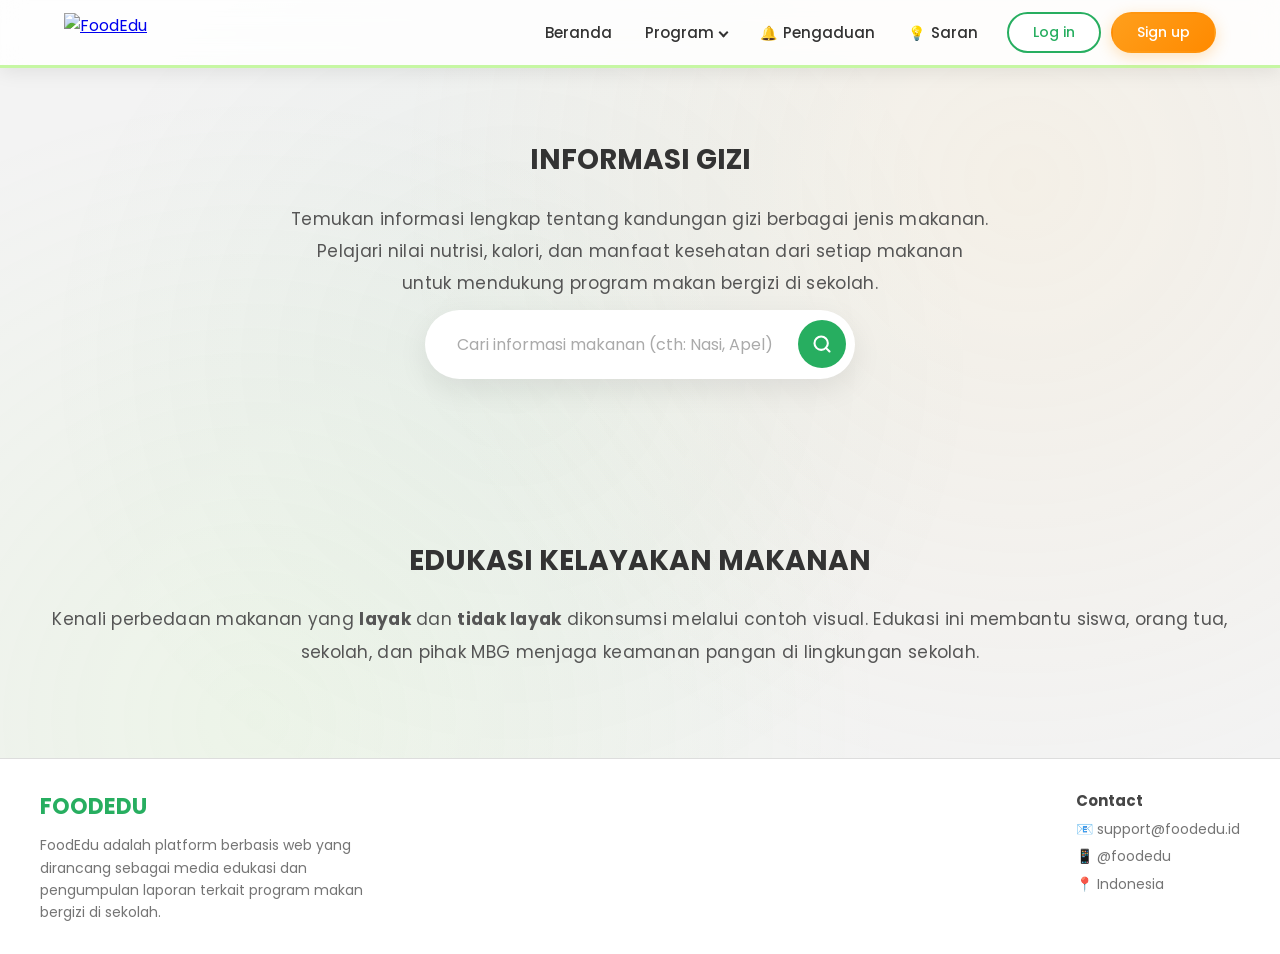
==== gizi.html @ bc8cc855 "Add files via upload" ====
<!DOCTYPE html>
<html lang="id">

<head>
    <meta charset="UTF-8">
    <meta name="viewport" content="width=device-width, initial-scale=1.0">
    <title>FoodEdu – Informasi Gizi & Kelayakan Makanan</title>

    <!-- Google Fonts -->
    <link rel="preconnect" href="https://fonts.gstatic.com" crossorigin>
    <link href="https://fonts.googleapis.com/css2?family=Poppins:wght@400;500;600;700&display=swap" rel="stylesheet">

    <!-- CSS -->
    <link rel="stylesheet" href="main.css">
</head>

<body>

    <!-- ============================
         NAVBAR
    ============================ -->
    <nav class="navbar-gizi">

        <!-- Logo -->
        <a href="index.html" class="logo">
            <img src="asset/logo/foodedu.png" alt="FoodEdu">
        </a>

        <!-- Hamburger -->
        <div class="hamburger" id="hamburger">
            <span></span>
            <span></span>
            <span></span>
        </div>

        <!-- Menu -->
        <div class="nav-menu" id="navMenu">
            <a href="index.html" class="nav-item">Beranda</a>

            <div class="dropdown">
                <a class="nav-item dropdown-toggle">
                    Program <span class="arrow"></span>
                </a>
                <div class="dropdown-menu">
                    <a href="gizi.html#informasi-gizi">Informasi Gizi Seimbang</a>
                    <a href="gizi.html#kelayakan">Edukasi Kelayakan Makanan</a>
                </div>
            </div>

            <a href="pengaduan.php" class="nav-item pengaduan-link">Pengaduan</a>
            <a href="saran.php" class="nav-item saran-link">Saran</a>

            <div class="nav-buttons">
                <button class="btn-login">Log in</button>
                <button class="btn-signup">Sign up</button>
            </div>
        </div>
    </nav>


    <!-- ============================
         TITLE - INFORMASI GIZI
    ============================ -->
    <div id="informasi-gizi" class="page-header-gizi reveal">
        <h1 class="page-title">INFORMASI GIZI</h1>
        <p class="page-description">
            Temukan informasi lengkap tentang kandungan gizi berbagai jenis makanan.
            Pelajari nilai nutrisi, kalori, dan manfaat kesehatan dari setiap makanan
            untuk mendukung program makan bergizi di sekolah.
        </p>
    </div>

    <!-- ============================
         SEARCH BAR (MODERN)
    ============================ -->
    <style>
        .search-container-modern {
            display: flex;
            justify-content: center;
            margin: -20px auto 40px auto;
            padding: 0 20px;
            position: relative;
            z-index: 10;
        }

        .search-box {
            position: relative;
            width: 100%;
            max-width: 600px;
            background: white;
            border-radius: 50px;
            box-shadow: 0 10px 30px rgba(0, 0, 0, 0.08);
            transition: all 0.3s cubic-bezier(0.25, 0.8, 0.25, 1);
            display: flex;
            align-items: center;
            padding: 5px;
            border: 2px solid transparent;
        }

        .search-box:focus-within {
            transform: translateY(-2px);
            box-shadow: 0 15px 35px rgba(39, 174, 96, 0.15);
            border-color: rgba(39, 174, 96, 0.3);
        }

        .search-box input {
            flex: 1;
            border: none;
            background: transparent;
            padding: 15px 25px;
            font-family: 'Poppins', sans-serif;
            font-size: 16px;
            color: #333;
            outline: none;
            border-radius: 50px;
        }

        .search-box input::placeholder {
            color: #aaa;
            transition: color 0.3s ease;
        }

        .search-box:focus-within input::placeholder {
            color: #ccc;
        }

        .search-btn {
            background: var(--green, #27AE60);
            width: 48px;
            height: 48px;
            border-radius: 50%;
            border: none;
            display: flex;
            align-items: center;
            justify-content: center;
            color: white;
            cursor: pointer;
            transition: all 0.3s ease;
            margin-right: 2px;
        }

        .search-btn:hover {
            background: var(--green-dark, #1e874d);
            transform: scale(1.05);
        }

        .search-btn svg {
            width: 20px;
            height: 20px;
            stroke-width: 2.5px;
        }
    </style>
    <div class="search-container-modern reveal">
        <div class="search-box">
            <input type="text" id="giziSearchInput" placeholder="Cari informasi makanan (cth: Nasi, Apel)..."
                autocomplete="off">
            <button class="search-btn">
                <svg xmlns="http://www.w3.org/2000/svg" viewBox="0 0 24 24" fill="none" stroke="currentColor"
                    stroke-linecap="round" stroke-linejoin="round">
                    <circle cx="11" cy="11" r="8"></circle>
                    <line x1="21" y1="21" x2="16.65" y2="16.65"></line>
                </svg>
            </button>
        </div>
    </div>

    <!-- ============================
         GRID GIZI (DINAMIS)
    ============================ -->
    <section class="gizi-grid reveal" data-gizi-grid>
        <!-- Konten akan diisi oleh js/gizi-content.js -->
    </section>

    <!-- ============================
         EDUKASI KELAYAKAN MAKANAN
    ============================ -->
    <section id="kelayakan" class="kelayakan-header reveal">
        <h1 class="page-title">EDUKASI KELAYAKAN MAKANAN</h1>
        <p class="page-description">
            Kenali perbedaan makanan yang <strong>layak</strong> dan <strong>tidak layak</strong> dikonsumsi melalui
            contoh visual.
            Edukasi ini membantu siswa, orang tua, sekolah, dan pihak MBG menjaga keamanan pangan di lingkungan sekolah.
        </p>
    </section>

    <section class="kelayakan-grid reveal" data-kelayakan-grid>
        <!-- Konten akan diisi oleh js/gizi-content.js -->
    </section>


    <!-- ============================
         FOOTER
    ============================ -->
    <footer class="footer reveal">
        <div class="footer-left">
            <h3>FOODEDU</h3>
            <p>
                FoodEdu adalah platform berbasis web yang dirancang sebagai media edukasi
                dan pengumpulan laporan terkait program makan bergizi di sekolah.
            </p>
        </div>

        <div class="footer-right">
            <p><strong>Contact</strong></p>
            <p>📧 support@foodedu.id</p>
            <p>📱 @foodedu</p>
            <p>📍 Indonesia</p>
        </div>
    </footer>

    <!-- JavaScript -->
    <script src="js/gizi-content.js"></script>
    <script src="main.js"></script>

</body>

</html>
---- main.css ----
/* =========================================================
    FOODEDU - MAIN CSS FILE
    Menggabungkan semua file CSS menjadi satu
========================================================= */

/* =========================================================
    GLOBAL VARIABLES
========================================================= */
:root {
    --green: #27AE60;
    --green-dark: #1e874d;
    --yellow: #FFB84C;
    --accent: #FF9F1C;
    --bg-light: #F3F3F3;
    --card: #CFFFAC;
    --shadow-soft: 0 4px 15px rgba(0, 0, 0, 0.08);
    --shadow-medium: 0 8px 20px rgba(0, 0, 0, 0.12);
    --shadow-strong: 0 12px 28px rgba(0, 0, 0, 0.18);
    --transition: .25s ease;
    --radius: 16px;
}

/* =========================================================
    GLOBAL RESET
========================================================= */
* {
    margin: 0;
    padding: 0;
    box-sizing: border-box;
}

html {
    scroll-behavior: smooth;
}

body {
    font-family: "Poppins", sans-serif;
    background: var(--bg-light);
    color: #222;
    line-height: 1.6;
    min-height: 100vh;
    display: flex;
    flex-direction: column;
}

img {
    max-width: 100%;
    display: block;
}

/* =========================================================
    NAVBAR - INDEX PAGE
========================================================= */
/* =========================================================
    NAVBAR - UNIFIED STYLES
========================================================= */
.navbar-container,
.navbar-home,
.navbar-gizi,
.navbar-buah,
.navbar-soup {
    width: 100%;
    background: rgba(255, 255, 255, 0.85);
    backdrop-filter: blur(12px);
    -webkit-backdrop-filter: blur(12px);
    position: sticky;
    top: 0;
    z-index: 100;
    box-shadow: 0 4px 18px rgba(0, 0, 0, 0.08);
    display: flex;
    align-items: center;
    justify-content: space-between;
    padding: 12px 5%;
    /* Unified Padding */
    transition: all 0.3s ease;
    animation: navDrop 0.55s ease forwards;
    border-bottom: 2px solid transparent;
}

/* Specific border for content pages if needed, otherwise remove or keep consistent */
.navbar-gizi,
.navbar-buah,
.navbar-soup {
    border-bottom: 3px solid #c6f7a3;
}

.navbar-container.scrolled,
.navbar-home.scrolled,
.navbar-gizi.active-scroll,
.navbar-buah.active-scroll,
.navbar-soup.active-scroll {
    background: rgba(255, 255, 255, 0.98);
    box-shadow: 0 6px 25px rgba(0, 0, 0, 0.12);
    padding: 8px 5%;
    /* Unified Scroll Padding */
}

@keyframes navDrop {
    from {
        opacity: 0;
        transform: translateY(-20px);
    }

    to {
        opacity: 1;
        transform: translateY(0);
    }
}

.navbar-inner {
    width: 100%;
    display: flex;
    justify-content: space-between;
    align-items: center;
    max-width: 1250px;
    margin: 0 auto;
}

/* LOGO STANDARDIZATION */
.logo img {
    height: 40px;
    /* Unified Height */
    width: auto;
    /* Maintain Aspect Ratio */
    transition: transform 0.3s ease;
}

.logo:hover img {
    transform: scale(1.05);
}

/* Remove specific overrides that caused jumps */
.navbar-gizi .logo img,
.navbar-buah .logo img,
.navbar-soup .logo img {
    width: auto;
    height: 40px;
}

/* =========================================================
    NAVIGATION MENU
========================================================= */
.nav-menu {
    display: flex;
    align-items: center;
    gap: 25px;
}

/* =========================================================
    NAVBAR ITEMS & ANIMATIONS
========================================================= */
.nav-item,
.nav-menu a {
    text-decoration: none;
    color: #333;
    font-size: 15px;
    font-weight: 500;
    padding: 8px 0;
    margin: 0 4px;
    /* Slight spacing for symmetry */
    position: relative;
    transition: color 0.4s cubic-bezier(0.23, 1, 0.32, 1);
}

/* Hover State - Clean & Modern */
.nav-item:hover,
.nav-menu a:hover {
    color: var(--green);
    transform: translateY(-1px);
}

/* Underline Animation (Left to Right) */
.nav-item::after,
.nav-menu a::after {
    content: "";
    position: absolute;
    width: 0;
    height: 2px;
    bottom: 4px;
    /* Positioned slightly up */
    left: 0;
    /* Start from left */
    background-color: var(--green);
    transition: all 0.4s cubic-bezier(0.23, 1, 0.32, 1);
    /* No transform logic needed for LTR */
    border-radius: 2px;
}

.nav-item:hover::after,
.nav-menu a:hover::after,
.nav-item.active::after,
.nav-menu a.active::after {
    width: 100%;
}

.nav-item.active,
.nav-menu a.active {
    color: var(--green);
    font-weight: 600;
}

/* Active Click Effect */
.nav-item:active,
.nav-menu a:active {
    transform: translateY(1px) scale(0.98);
    transition: transform 0.1s ease;
}

/* Special Links: Pengaduan & Saran - Icons with specific animation */
.nav-menu a.pengaduan-link::before,
.nav-item.pengaduan-link::before {
    content: '🔔';
    margin-right: 6px;
    font-size: 14px;
    display: inline-block;
    transition: transform 0.4s cubic-bezier(0.34, 1.56, 0.64, 1);
}

.nav-menu a.saran-link::before,
.nav-item.saran-link::before {
    content: '💡';
    margin-right: 6px;
    font-size: 14px;
    display: inline-block;
    transition: transform 0.4s cubic-bezier(0.34, 1.56, 0.64, 1);
}

.nav-menu a.pengaduan-link:hover::before,
.nav-item.pengaduan-link:hover::before {
    transform: rotate(15deg) scale(1.1);
}

.nav-menu a.saran-link:hover::before,
.nav-item.saran-link:hover::before {
    transform: rotate(-10deg) scale(1.1);
}

/* =========================================================
    DROPDOWN MENU
========================================================= */
.dropdown {
    position: relative;
}

.dropdown-toggle {
    cursor: pointer;
    display: flex;
    align-items: center;
    gap: 6px;
    background: none;
    border: none;
    font-family: "Poppins", sans-serif;
    font-size: 15px;
    font-weight: 500;
    color: #333;
    padding: 8px 0;
    transition: color 0.3s ease;
}

.dropdown-toggle:hover {
    color: #2e8b57;
}

.arrow {
    width: 7px;
    height: 7px;
    border-right: 2px solid #333;
    border-bottom: 2px solid #333;
    transform: rotate(45deg);
    transition: var(--transition);
}

.dropdown.open .arrow {
    transform: rotate(-135deg);
    border-color: #2e8b57;
}

.dropdown-menu {
    position: absolute;
    top: 34px;
    left: 0;
    width: 220px;
    background: #fff;
    padding: 10px 0;
    border-radius: 12px;
    box-shadow: var(--shadow-medium);
    opacity: 0;
    pointer-events: none;
    transform: translateY(10px);
    transition: var(--transition);
    z-index: 999;
}

.dropdown.open .dropdown-menu {
    opacity: 1;
    pointer-events: auto;
    transform: translateY(0);
}

.dropdown-menu a {
    position: relative;
    display: block;
    padding: 10px 16px;
    text-decoration: none;
    color: #333;
    font-size: 14px;
    transition: var(--transition);
    border-bottom: none;
}

.dropdown-menu a:hover,
.dropdown-menu a.active:hover {
    background: rgba(39, 174, 96, 0.12);
    color: var(--green);
    transform: translateX(4px);
}

.dropdown-menu a.active {
    color: #333;
}

/* Base underline style - hidden by default */
.dropdown-menu a::after,
.dropdown-menu a.active::after {
    content: "";
    position: absolute;
    left: 8px;
    bottom: 8px;
    height: 2px;
    background: var(--green);
    width: 0;
    transition: width 0.4s cubic-bezier(0.23, 1, 0.32, 1);
    display: block;
    border-radius: 2px;
}

/* Show underline on hover */
.dropdown-menu a:hover::after,
.dropdown-menu a.active:hover::after {
    width: calc(100% - 32px);
    /* Adjusted width calculation */
    /* Adapting to padding and transform */
}


/* =========================================================
    NAVBAR BUTTONS
========================================================= */
.nav-buttons {
    display: flex;
    align-items: center;
    gap: 10px;
    position: relative;
}

/* Smooth transition for nav-buttons content change */
.nav-buttons>* {
    transition: opacity 0.3s ease, transform 0.3s ease;
}

.nav-buttons button {
    padding: 8px 24px;
    font-weight: 500;
    border-radius: 50px;
    cursor: pointer;
    transition: all 0.3s cubic-bezier(0.23, 1, 0.32, 1);
    font-family: "Poppins", sans-serif;
    font-size: 14px;
}

.btn-login {
    background: #fff;
    border: 2px solid var(--green);
    color: var(--green);
    overflow: hidden;
    position: relative;
    z-index: 1;
}

.btn-login::before {
    content: '';
    position: absolute;
    top: 50%;
    left: 50%;
    width: 0;
    height: 0;
    border-radius: 50%;
    background: var(--green);
    transform: translate(-50%, -50%);
    transition: width 0.6s cubic-bezier(0.23, 1, 0.32, 1), height 0.6s cubic-bezier(0.23, 1, 0.32, 1);
    z-index: -1;
}

.btn-login:hover::before {
    width: 300px;
    height: 300px;
}

.btn-login:hover {
    color: #fff;
    transform: translateY(-2px);
    box-shadow: 0 8px 20px rgba(39, 174, 96, 0.25);
    border-color: var(--green);
}

.btn-login:active {
    transform: translateY(1px) scale(0.98);
    box-shadow: 0 2px 10px rgba(39, 174, 96, 0.15);
}

.btn-signup {
    background: linear-gradient(135deg, var(--accent) 0%, #ff8a00 100%);
    border: 2px solid transparent;
    color: white;
    overflow: hidden;
    position: relative;
    box-shadow: 0 4px 15px rgba(255, 159, 28, 0.3);
    z-index: 1;
}

.btn-signup::before {
    content: '';
    position: absolute;
    top: 0;
    left: -100%;
    width: 100%;
    height: 100%;
    background: linear-gradient(90deg, transparent, rgba(255, 255, 255, 0.2), transparent);
    transition: left 0.5s ease;
    z-index: -1;
}

.btn-signup:hover::before {
    left: 100%;
}

.btn-signup:hover {
    transform: translateY(-2px);
    box-shadow: 0 8px 25px rgba(255, 159, 28, 0.4);
    background: linear-gradient(135deg, #ff9f1c 0%, #ff8a00 100%);
}

.btn-signup:active {
    transform: translateY(1px) scale(0.98);
    box-shadow: 0 2px 10px rgba(255, 159, 28, 0.2);
}

/* =========================================================
    USER PROFILE & LOGOUT BUTTON
========================================================= */
.user-profile {
    display: flex;
    align-items: center;
    gap: 12px;
    padding: 6px 12px;
    border-radius: 50px;
    background: rgba(39, 174, 96, 0.08);
    transition: all 0.3s cubic-bezier(0.23, 1, 0.32, 1);
}

.user-profile:hover {
    background: rgba(39, 174, 96, 0.12);
    box-shadow: 0 4px 12px rgba(39, 174, 96, 0.15);
}

.user-profile .username {
    font-size: 14px;
    font-weight: 600;
    color: var(--green);
    display: flex;
    align-items: center;
    max-width: 100px;
    overflow: hidden;
    text-overflow: ellipsis;
    white-space: nowrap;
    transition: all 0.3s ease;
}

.user-profile .username::before {
    content: '👤';
    margin-right: 6px;
    font-size: 16px;
    transition: transform 0.3s cubic-bezier(0.34, 1.56, 0.64, 1);
}

.user-profile:hover .username::before {
    transform: scale(1.15) rotate(5deg);
}

.btn-logout {
    padding: 6px 16px;
    background: var(--green);
    color: white;
    border: none;
    border-radius: 50px;
    font-weight: 600;
    font-size: 12px;
    cursor: pointer;
    transition: all 0.3s cubic-bezier(0.23, 1, 0.32, 1);
    font-family: "Poppins", sans-serif;
    position: relative;
    overflow: hidden;
    box-shadow: 0 4px 12px rgba(39, 174, 96, 0.25);
}

.btn-logout::before {
    content: '';
    position: absolute;
    top: 50%;
    left: 50%;
    width: 0;
    height: 0;
    border-radius: 50%;
    background: var(--green-dark);
    transform: translate(-50%, -50%);
    transition: width 0.5s ease, height 0.5s ease;
    z-index: -1;
}

.btn-logout:hover {
    transform: translateY(-2px);
    box-shadow: 0 8px 20px rgba(39, 174, 96, 0.35);
}

.btn-logout:hover::before {
    width: 200px;
    height: 200px;
}

.btn-logout:active {
    transform: translateY(1px) scale(0.96);
    box-shadow: 0 2px 8px rgba(39, 174, 96, 0.2);
}

/* =========================================================
    HAMBURGER MENU
========================================================= */
.hamburger {
    display: none;
    flex-direction: column;
    gap: 4px;
    cursor: pointer;
    background: none;
    border: none;
    padding: 8px;
    z-index: 1001;
}

.hamburger span {
    width: 26px;
    height: 3px;
    background: #333;
    border-radius: 3px;
    transition: all 0.3s ease;
    transform-origin: center;
}

.hamburger.active span:nth-child(1) {
    transform: translateY(7px) rotate(45deg);
}

.hamburger.active span:nth-child(2) {
    opacity: 0;
    transform: scale(0);
}

.hamburger.active span:nth-child(3) {
    transform: translateY(-7px) rotate(-45deg);
}

/* =========================================================
    MOBILE NAVIGATION
========================================================= */
@media (max-width: 900px) {
    .hamburger {
        display: flex;
    }

    .nav-menu {
        display: none;
    }

    .nav-menu.show {
        display: flex;
        flex-direction: column;
        position: absolute;
        top: 70px;
        right: 40px;
        background: #fff;
        padding: 20px;
        border-radius: 14px;
        gap: 18px;
        box-shadow: var(--shadow-medium);
        width: 200px;
    }

    .nav-menu.active {
        position: fixed;
        top: 0;
        left: -100%;
        width: 280px;
        height: 100vh;
        background: #fff;
        flex-direction: column;
        padding: 80px 25px 30px;
        gap: 0;
        box-shadow: 5px 0 15px rgba(0, 0, 0, 0.1);
        transition: left 0.4s ease;
        z-index: 999;
        overflow-y: auto;
    }

    .nav-menu.active.show {
        left: 0;
    }

    .nav-menu.active a {
        font-size: 16px;
        padding: 15px 0;
        width: 100%;
        text-align: left;
        border-bottom: 1px solid rgba(0, 0, 0, 0.1);
        display: flex;
        align-items: center;
        min-height: 50px;
    }

    .nav-menu.active a::after {
        display: none;
    }

    .dropdown-menu {
        position: relative;
        opacity: 1;
        pointer-events: auto;
        transform: translateY(0);
        box-shadow: none;
        background: transparent;
        padding-left: 10px;
    }

    .dropdown.open .dropdown-menu {
        display: block;
    }

    .nav-menu.active a {
        font-size: 16px;
        padding: 15px 0;
        width: 100%;
        text-align: left;
        border-bottom: 1px solid rgba(0, 0, 0, 0.1);
        display: flex;
        align-items: center;
        min-height: 50px;
    }

    .nav-menu.active a::after {
        display: none;
    }

    .dropdown-menu {
        position: relative;
        opacity: 1;
        pointer-events: auto;
        transform: translateY(0);
        box-shadow: none;
        background: transparent;
        padding-left: 10px;
    }

    .dropdown.open .dropdown-menu {
        display: block;
    }

    /* User Profile Mobile Responsive */
    .user-profile {
        flex-direction: column;
        gap: 8px;
        padding: 10px;
        border-radius: 12px;
        width: 100%;
    }

    .user-profile .username {
        width: 100%;
        max-width: none;
        justify-content: center;
        font-size: 13px;
    }

    .btn-logout {
        width: 100%;
        padding: 10px 12px;
        font-size: 13px;
    }

    .mobile-overlay {
        position: fixed;
        top: 0;
        left: 0;
        width: 100%;
        height: 100%;
        background: rgba(0, 0, 0, 0.5);
        z-index: 998;
        display: none;
    }

    .mobile-overlay.active {
        display: block;
    }

    body.menu-open {
        overflow: hidden;
    }
}

@media (max-width: 850px) {
    .nav-menu.show {
        position: absolute;
        top: 70px;
        background: #fff;
        width: 100%;
        left: 0;
        padding: 20px 0;
        flex-direction: column;
        border-bottom: 3px solid #c6f7a3;
        box-shadow: 0 5px 10px rgba(0, 0, 0, 0.1);
        gap: 15px;
    }

    .nav-buttons {
        margin-top: 10px;
        justify-content: center;
    }

    /* Responsive user profile untuk tablet */
    .user-profile {
        padding: 8px 10px;
        gap: 10px;
    }

    .user-profile .username {
        font-size: 13px;
        max-width: 90px;
    }

    .btn-logout {
        padding: 5px 12px;
        font-size: 11px;
    }
}

@media (max-width: 768px) {
    .user-profile {
        gap: 8px;
        padding: 6px 8px;
    }

    .user-profile .username {
        font-size: 12px;
        max-width: 80px;
    }

    .btn-logout {
        padding: 5px 10px;
        font-size: 10px;
    }
}

@media (max-width: 480px) {
    .user-profile {
        flex-direction: row;
        gap: 6px;
        width: auto;
        padding: 4px 8px;
    }

    .user-profile .username {
        font-size: 11px;
        max-width: 70px;
    }

    .user-profile .username::before {
        margin-right: 3px;
        font-size: 14px;
    }

    .btn-logout {
        padding: 4px 8px;
        font-size: 10px;
    }

    .nav-buttons {
        gap: 8px;
    }
}

/* =========================================================
    HERO SECTION
========================================================= */
.hero {
    position: relative;
    min-height: 80vh;
    display: flex;
    align-items: center;
    justify-content: center;
    text-align: center;
    overflow: hidden;
    width: 100%;
}

.hero-bg {
    position: absolute;
    top: 0;
    left: 0;
    width: 100%;
    height: 100%;
    z-index: 1;
    will-change: transform;
}

.hero-bg img {
    width: 100%;
    height: 100%;
    object-fit: cover;
    object-position: center;
    image-rendering: -webkit-optimize-contrast;
    image-rendering: crisp-edges;
    image-rendering: high-quality;
    min-width: 100%;
    min-height: 100%;
    transform: translateZ(0);
    backface-visibility: hidden;
}

.hero-bg::after {
    content: '';
    position: absolute;
    top: 0;
    left: 0;
    width: 100%;
    height: 100%;
    background: linear-gradient(100deg,
            rgba(0, 0, 0, 0.4) 0%,
            rgba(0, 0, 0, 0.2) 30%,
            rgba(0, 0, 0, 0.4) 60%);
    z-index: 2;
}

.hero-content {
    position: relative;
    z-index: 3;
    max-width: 800px;
    padding: 0 20px;
    color: white;
    animation: heroFadeIn 1s ease-out;
    width: 100%;
    display: flex;
    flex-direction: column;
    align-items: center;
    justify-content: center;
}

.hero h1 {
    font-size: 4rem;
    font-weight: 800;
    margin-bottom: 20px;
    letter-spacing: -0.5px;
    background: linear-gradient(135deg,
            #37ba6d 0%,
            #4af290 25%,
            #c7f8aa 50%,
            #3ae381 75%,
            #1a9e51 100%);
    -webkit-background-clip: text;
    -webkit-text-fill-color: transparent;
    background-clip: text;
    background-size: 200% 200%;
    text-shadow:
        0 0 10px rgba(56, 190, 111, 0.6),
        0 0 20px rgba(50, 223, 122, 0.4),
        0 0 30px rgba(180, 255, 138, 0.3),
        6px 6px 24px rgba(153, 153, 153, 0.4);
    animation:
        gradientShift 4s ease infinite,
        neonPulse 3s ease-in-out infinite alternate;
}

@keyframes gradientShift {
    0% {
        background-position: 0% 50%;
        text-shadow:
            0 0 10px rgba(39, 174, 96, 0.6),
            0 0 20px rgba(46, 204, 113, 0.4),
            0 0 30px rgba(180, 255, 138, 0.3),
            6px 6px 24px rgba(101, 101, 101, 0.4);
    }

    50% {
        background-position: 100% 50%;
        text-shadow:
            0 0 15px rgba(39, 174, 96, 0.7),
            0 0 25px rgba(46, 204, 113, 0.5),
            0 0 35px rgba(180, 255, 138, 0.4),
            6px 6px 30px rgba(101, 101, 101, 0.4);
    }

    100% {
        background-position: 0% 50%;
        text-shadow:
            0 0 10px rgba(39, 174, 96, 0.6),
            0 0 20px rgba(46, 204, 113, 0.4),
            0 0 30px rgba(180, 255, 138, 0.3),
            6px 6px 24px rgba(101, 101, 101, 0.4);
    }
}

@keyframes neonPulse {
    from {
        filter: brightness(1);
    }

    to {
        filter: brightness(1.2);
    }
}

@keyframes heroFadeIn {
    from {
        opacity: 0;
        transform: translateY(30px);
    }

    to {
        opacity: 1;
        transform: translateY(0);
    }
}

.hero p {
    font-size: 1.2rem;
    margin-bottom: 30px;
    text-shadow: 1px 1px 6px rgba(0, 0, 0, 0.8);
    line-height: 1.6;
    opacity: 0.95;
    font-weight: 400;
}

.hero-buttons {
    display: flex;
    gap: 20px;
    justify-content: center;
    flex-wrap: wrap;
}

.btn-primary,
.btn-secondary {
    padding: 14px 32px;
    border-radius: 30px;
    font-size: 16px;
    font-weight: 600;
    cursor: pointer;
    transition: all 0.3s ease;
    border: none;
    text-decoration: none;
    display: inline-block;
    position: relative;
    overflow: hidden;
}

.btn-primary {
    background: var(--green);
    color: #fff;
    box-shadow: 0 4px 15px rgba(39, 174, 96, 0.4);
    border: 2px solid var(--green);
}

.btn-primary:hover {
    background: var(--green-dark);
    transform: translateY(-3px);
    box-shadow: 0 8px 25px rgba(39, 174, 96, 0.5);
}

.btn-secondary {
    background: rgba(255, 255, 255, 0.95);
    color: var(--green);
    border: 2px solid rgba(255, 255, 255, 0.8);
    backdrop-filter: blur(10px);
    -webkit-backdrop-filter: blur(10px);
}

.btn-secondary:hover {
    background: white;
    transform: translateY(-3px);
    box-shadow: 0 8px 25px rgba(255, 255, 255, 0.4);
    border-color: white;
}

/* =========================================================
    RESPONSIVE HERO
========================================================= */
@media (max-width: 1200px) {
    .hero h1 {
        font-size: 3.5rem;
    }
}

@media (max-width: 992px) {
    .hero {
        min-height: 70vh;
    }

    .hero h1 {
        font-size: 3rem;
    }

    .hero p {
        font-size: 1.1rem;
    }
}

@media (max-width: 768px) {
    .hero {
        min-height: 60vh;
    }

    .hero h1 {
        font-size: 2.5rem;
        margin-bottom: 15px;
        text-shadow:
            0 0 8px rgba(39, 174, 96, 0.8),
            0 0 16px rgba(46, 204, 113, 0.6),
            0 0 24px rgba(180, 255, 138, 0.4);
    }

    .hero p {
        font-size: 1rem;
        margin-bottom: 25px;
    }

    .hero-buttons {
        flex-direction: column;
        align-items: center;
        gap: 15px;
    }

    .btn-primary,
    .btn-secondary {
        padding: 12px 28px;
        font-size: 15px;
        width: 220px;
    }

    .hero-bg img {
        object-position: center center;
    }
}

@media (max-width: 480px) {
    .hero {
        min-height: 50vh;
    }

    .hero h1 {
        font-size: 2rem;
        letter-spacing: -0.3px;
    }

    .hero p {
        font-size: 0.9rem;
        line-height: 1.5;
    }

    .hero-content {
        padding: 0 15px;
    }

    .btn-primary,
    .btn-secondary {
        padding: 12px 24px;
        font-size: 14px;
        width: 200px;
    }
}

@supports not (object-fit: cover) {
    .hero-bg {
        background-size: cover;
        background-position: center;
        background-repeat: no-repeat;
    }

    .hero-bg img {
        display: none;
    }
}

/* =========================================================
    AUDIENCE SECTION
========================================================= */
.audience-section {
    margin: 50px auto;
    text-align: center;
    padding: 0 20px;
}

.audience-section h2 {
    font-size: 28px;
    font-weight: 800;
}

.audience-list {
    max-width: 900px;
    margin: 30px auto;
    display: grid;
    gap: 20px;
}

.audience-card {
    background: var(--card);
    padding: 22px;
    border-radius: 22px;
    display: flex;
    align-items: center;
    gap: 18px;
    border: 1px solid #b8f59c;
    transition: var(--transition);
}

.audience-card:hover {
    transform: translateY(-4px);
    box-shadow: var(--shadow-medium);
}

.audience-card img {
    width: 100px;
    height: 100px;
    object-fit: contain;
}

/* =========================================================
    INDEX PREVIEW GIZI & KELAYAKAN
========================================================= */
.gizi-preview-wrapper {
    max-width: 1100px;
    margin: 20px auto 40px;
    background: #ffffff;
    border-radius: 22px;
    padding: 26px 24px 24px;
    box-shadow: 0 10px 30px rgba(0, 0, 0, 0.08);
    border: 1px solid rgba(39, 174, 96, 0.12);
}

.gizi-preview-header h2 {
    font-size: 22px;
    font-weight: 700;
    margin-bottom: 6px;
    color: #333;
}

.gizi-preview-header p {
    font-size: 14px;
    color: #666;
    margin-bottom: 14px;
}

.gizi-preview-actions {
    display: flex;
    flex-wrap: wrap;
    gap: 10px;
    margin-bottom: 8px;
}

.gizi-preview-row {
    display: grid;
    grid-template-columns: minmax(0, 1.1fr) minmax(0, 1.1fr);
    gap: 16px;
    margin-top: 10px;
}

.gizi-preview-col h3 {
    font-size: 16px;
    font-weight: 700;
    margin-bottom: 10px;
    color: #333;
}

.gizi-preview-cards {
    display: grid;
    grid-template-columns: repeat(auto-fit, minmax(140px, 1fr));
    gap: 12px;
}

.gizi-preview-kelayakan {
    display: flex;
    flex-direction: column;
    gap: 10px;
}

.gizi-preview-wrapper .gizi-card {
    padding: 20px 12px;
}

.gizi-preview-wrapper .kelayakan-row {
    padding: 14px 12px;
}

@media (max-width: 900px) {
    .gizi-preview-row {
        grid-template-columns: 1fr;
    }
}

/* =========================================================
    PAGE TITLES
========================================================= */
.page-title {
    text-align: center;
    margin: 30px 0 20px;
    font-size: 28px;
    font-weight: 700;
    color: #333;
    animation: fadeIn 0.7s ease;
}

.page-subtitle {
    text-align: center;
    font-size: 22px;
    margin-top: 5px;
    font-weight: 600;
    margin-bottom: 30px;
    color: #555;
}

.page-header {
    text-align: center;
    padding: 30px 20px 20px;
}

.page-header-gizi {
    text-align: center;
    padding: 40px 20px 30px;
    max-width: 800px;
    margin: 0 auto;
}

.page-description {
    font-size: 17px;
    color: #555;
    line-height: 1.9;
    margin-top: 20px;
    padding: 0 30px;
    font-weight: 400;
    letter-spacing: 0.3px;
}

.food-title {
    font-size: 22px;
    font-weight: 600;
    color: #555;
}

@keyframes fadeIn {
    from {
        opacity: 0;
        transform: translateY(8px);
    }

    to {
        opacity: 1;
        transform: translateY(0);
    }
}

/* =========================================================
    GIZI GRID
========================================================= */
.gizi-grid {
    width: 100%;
    padding: 10px 22px 40px;
    display: grid;
    grid-template-columns: repeat(2, 1fr);
    gap: 22px;
}

.gizi-card {
    background: white;
    border-radius: 20px;
    padding: 30px 15px;
    box-shadow: 0 4px 20px rgba(0, 0, 0, 0.08);
    text-align: center;
    text-decoration: none;
    color: #222;
    transition: all 0.4s cubic-bezier(0.175, 0.885, 0.32, 1.275);
    position: relative;
    overflow: hidden;
    border: 2px solid transparent;
}

.gizi-card::before {
    content: '';
    position: absolute;
    top: 0;
    left: 0;
    right: 0;
    bottom: 0;
    background: linear-gradient(135deg, rgba(39, 174, 96, 0.05) 0%, rgba(255, 184, 76, 0.05) 100%);
    opacity: 0;
    transition: opacity 0.4s ease;
    z-index: 0;
}

.gizi-card:hover {
    transform: translateY(-8px) scale(1.03);
    box-shadow: 0 12px 30px rgba(0, 0, 0, 0.15);
    border-color: rgba(39, 174, 96, 0.2);
}

.gizi-card:hover::before {
    opacity: 1;
}

.gizi-card img {
    position: relative;
    z-index: 1;
    width: 80px;
    height: 80px;
    object-fit: contain;
    margin: 0 auto 15px;
    filter: drop-shadow(0 4px 8px rgba(0, 0, 0, 0.1));
    transition: all 0.4s ease;
}

.gizi-card:hover img {
    transform: scale(1.15) rotate(5deg);
    filter: drop-shadow(0 6px 12px rgba(0, 0, 0, 0.15));
}

.gizi-card h3 {
    position: relative;
    z-index: 1;
    font-size: 18px;
    font-weight: 600;
    margin: 0;
    color: #333;
    transition: color 0.3s ease;
}

.gizi-card:hover h3 {
    color: var(--green);
}

.gizi-card::after {
    content: "";
    position: absolute;
    inset: 0;
    background: radial-gradient(circle at top right, rgba(255, 255, 255, 0.5), transparent 70%);
    opacity: 0;
    transition: 0.35s ease;
}

.gizi-card:hover::after {
    opacity: 1;
}

.gizi-card img {
    width: 70px;
    margin-bottom: 8px;
}

.gizi-card h3 {
    font-size: 16px;
    font-weight: 600;
}

.gizi-card.green {
    background: #B4FF8A;
}

.gizi-card.orange {
    background: #FFB566;
}

@media (max-width: 480px) {
    .gizi-card img {
        width: 60px;
    }

    .gizi-card h3 {
        font-size: 14px;
    }

    .gizi-grid {
        gap: 18px;
    }
}

/* =========================================================
    LIST BUAH/GIZI/SAYUR
========================================================= */
.list-buah,
.list-gizi {
    width: 85%;
    max-width: 1200px;
    margin: 0 auto 40px;
    padding: 0 20px;
    display: flex;
    flex-direction: column;
    gap: 30px;
}

.category-section {
    background: #fff;
    border-radius: 12px;
    padding: 25px;
    box-shadow: 0 2px 10px rgba(0, 0, 0, 0.08);
    border-left: 4px solid #2e8b57;
    transition: all 0.3s ease;
    animation: slideInLeft 0.6s ease both;
}

.category-section:hover {
    transform: translateY(-2px);
    box-shadow: 0 4px 15px rgba(0, 0, 0, 0.12);
}

.category-section:nth-child(1) {
    animation-delay: 0.1s;
}

.category-section:nth-child(2) {
    animation-delay: 0.2s;
}

.category-section:nth-child(3) {
    animation-delay: 0.3s;
}

.category-section:nth-child(4) {
    animation-delay: 0.4s;
}

.category-title {
    font-size: 18px;
    font-weight: 700;
    color: #333;
    margin-bottom: 20px;
    padding-bottom: 10px;
    border-bottom: 2px solid #f0f0f0;
    display: flex;
    align-items: center;
}

.category-title::before {
    content: '';
    width: 6px;
    height: 20px;
    background: #2e8b57;
    margin-right: 10px;
    border-radius: 2px;
}

.category-items {
    display: grid;
    grid-template-columns: repeat(auto-fit, minmax(220px, 1fr));
    gap: 15px;
}

.list-item {
    display: flex;
    align-items: center;
    justify-content: center;
    padding: 15px 20px;
    border-radius: 10px;
    text-decoration: none;
    font-weight: 600;
    color: #333;
    text-align: center;
    transition: all 0.3s ease;
    box-shadow: 0 2px 5px rgba(0, 0, 0, 0.1);
    min-height: 70px;
    font-size: 15px;
    position: relative;
    overflow: hidden;
    line-height: 1.4;
    animation: fadeInUp 0.4s ease both;
}

.list-item::before {
    content: '';
    position: absolute;
    top: 0;
    left: -100%;
    width: 100%;
    height: 100%;
    background: linear-gradient(90deg, transparent, rgba(255, 255, 255, 0.3), transparent);
    transition: left 0.5s;
}

.list-item:hover::before {
    left: 100%;
}

.list-item:hover {
    transform: translateY(-3px);
    box-shadow: 0 4px 8px rgba(0, 0, 0, 0.15);
}

.list-item.green {
    background: #b4ff8a;
    border: 1px solid #9ae06c;
}

.list-item.orange {
    background: #ffd37d;
    border: 1px solid #ffc04d;
}

@keyframes fadeInUp {
    from {
        opacity: 0;
        transform: translateY(20px);
    }

    to {
        opacity: 1;
        transform: translateY(0);
    }
}

@keyframes slideInLeft {
    from {
        opacity: 0;
        transform: translateX(-20px);
    }

    to {
        opacity: 1;
        transform: translateX(0);
    }
}

/* =========================================================
    CONTENT CONTAINER (FOOD DETAIL PAGES)
========================================================= */
.content-container {
    display: flex;
    flex-direction: column;
    align-items: center;
    gap: 30px;
    padding: 0 20px;
    margin-bottom: 40px;
}

.image-section {
    width: 100%;
    display: flex;
    justify-content: center;
}

.food-image-container {
    display: flex;
    justify-content: center;
    align-items: center;
    margin-top: 10px;
    position: relative;
    padding: 20px;
}

.food-image-container::before {
    content: '';
    position: absolute;
    width: 100%;
    height: 100%;
    border-radius: 50%;
    background: linear-gradient(135deg, rgba(39, 174, 96, 0.1) 0%, rgba(255, 184, 76, 0.1) 100%);
    z-index: 0;
    animation: pulse 3s ease-in-out infinite;
}

@keyframes pulse {

    0%,
    100% {
        transform: scale(1);
        opacity: 0.5;
    }

    50% {
        transform: scale(1.1);
        opacity: 0.8;
    }
}

.food-image {
    width: 400px;
    height: 400px;
    border-radius: 20px;
    border: 6px solid #fff;
    object-fit: cover;
    box-shadow:
        0 8px 25px rgba(0, 0, 0, 0.15),
        0 0 0 8px rgba(39, 174, 96, 0.1),
        inset 0 0 20px rgba(255, 255, 255, 0.1);
    animation: fadeInUp 0.8s ease, float 6s ease-in-out infinite;
    position: relative;
    z-index: 1;
    transition: all 0.4s ease;
}

.food-image:hover {
    transform: scale(1.05);
    box-shadow:
        0 12px 35px rgba(0, 0, 0, 0.2),
        0 0 0 10px rgba(39, 174, 96, 0.15),
        inset 0 0 30px rgba(255, 255, 255, 0.2);
}

@keyframes float {

    0%,
    100% {
        transform: translateY(0px);
    }

    50% {
        transform: translateY(-10px);
    }
}

.info-section {
    width: 100%;
    max-width: 500px;
    display: flex;
    flex-direction: column;
    gap: 30px;
}

.nutrition-box {
    background: linear-gradient(135deg, #ffffff 0%, #f8fff4 100%);
    border-radius: 20px;
    padding: 25px;
    box-shadow:
        0 8px 25px rgba(0, 0, 0, 0.1),
        0 0 0 1px rgba(39, 174, 96, 0.1);
    width: 100%;
    animation: fadeInUp 0.8s ease 0.2s both;
    position: relative;
    overflow: hidden;
}

.nutrition-box::before {
    content: '';
    position: absolute;
    top: 0;
    left: 0;
    right: 0;
    height: 4px;
    background: linear-gradient(90deg, var(--green) 0%, var(--yellow) 50%, var(--green) 100%);
    background-size: 200% 100%;
    animation: gradientShift 3s ease infinite;
}

@keyframes gradientShift {
    0% {
        background-position: 0% 50%;
    }

    50% {
        background-position: 100% 50%;
    }

    100% {
        background-position: 0% 50%;
    }
}

.nutrition-title {
    background: linear-gradient(135deg, var(--green) 0%, #4CAF50 100%);
    color: white;
    padding: 12px 20px;
    font-weight: 700;
    border-radius: 12px;
    font-size: 18px;
    text-align: center;
    margin-bottom: 20px;
    box-shadow: 0 4px 15px rgba(39, 174, 96, 0.3);
    letter-spacing: 0.5px;
    text-transform: uppercase;
}

.nutrition-table {
    width: 100%;
    margin-top: 10px;
    border-collapse: separate;
    border-spacing: 0;
}

.nutrition-table td {
    padding: 12px 0;
    font-size: 15px;
    border-bottom: 1px solid rgba(0, 0, 0, 0.05);
    transition: all 0.3s ease;
}

.nutrition-table tr:hover td {
    background: rgba(39, 174, 96, 0.03);
    padding-left: 5px;
}

.nutrition-table tr:last-child td {
    border-bottom: none;
}

.nutrition-table td:first-child {
    font-weight: 500;
    color: #555;
    padding-right: 15px;
}

.nutrition-table td:last-child {
    font-weight: 700;
    color: var(--green);
    text-align: right;
    font-size: 16px;
}

.macro-wrapper {
    display: grid;
    grid-template-columns: repeat(2, 1fr);
    gap: 20px;
    width: 100%;
}

.macro-item {
    width: 100%;
    aspect-ratio: 1;
    border-radius: 20px;
    display: flex;
    flex-direction: column;
    justify-content: center;
    align-items: center;
    box-shadow:
        0 8px 20px rgba(0, 0, 0, 0.15),
        inset 0 2px 10px rgba(255, 255, 255, 0.2);
    font-weight: 700;
    color: #fff;
    max-width: 140px;
    margin: 0 auto;
    position: relative;
    overflow: hidden;
    transition: all 0.4s cubic-bezier(0.175, 0.885, 0.32, 1.275);
    border: 3px solid rgba(255, 255, 255, 0.3);
}

.macro-item::before {
    content: '';
    position: absolute;
    top: -50%;
    left: -50%;
    width: 200%;
    height: 200%;
    background: radial-gradient(circle, rgba(255, 255, 255, 0.3) 0%, transparent 70%);
    opacity: 0;
    transition: opacity 0.4s ease;
}

.macro-item:hover {
    transform: translateY(-5px) scale(1.1);
    box-shadow:
        0 12px 30px rgba(0, 0, 0, 0.2),
        inset 0 2px 15px rgba(255, 255, 255, 0.3);
}

.macro-item:hover::before {
    opacity: 1;
}

.macro-item.green {
    background: linear-gradient(135deg, #27AE60 0%, #4CAF50 100%);
}

.macro-item.orange {
    background: linear-gradient(135deg, #FF9F1C 0%, #FFB84C 100%);
}

.macro-value {
    font-size: 24px;
    margin-bottom: 5px;
    position: relative;
    z-index: 1;
    text-shadow: 0 2px 4px rgba(0, 0, 0, 0.2);
}

.macro-label {
    font-size: 12px;
    position: relative;
    z-index: 1;
    text-shadow: 0 1px 2px rgba(0, 0, 0, 0.2);
    letter-spacing: 1px;
    opacity: 0.95;
}

@media (min-width: 768px) {
    .content-container {
        flex-direction: row;
        justify-content: center;
        align-items: flex-start;
        gap: 50px;
        max-width: 1200px;
        margin: 0 auto 40px;
    }

    .image-section {
        width: 40%;
        justify-content: center;
    }

    .info-section {
        width: 50%;
        max-width: 400px;
    }

    .food-image {
        width: 300px;
        height: 300px;
        border-radius: 20px;
    }

    .food-image-container {
        padding: 15px;
    }

    .macro-wrapper {
        grid-template-columns: repeat(2, 1fr);
        gap: 25px;
    }

    .macro-item {
        max-width: 150px;
    }
}

@media (max-width: 480px) {
    .food-image {
        width: 220px;
        height: 220px;
        border-radius: 16px;
        border-width: 4px;
    }

    .food-image-container {
        padding: 10px;
    }

    .macro-wrapper {
        gap: 15px;
    }

    .macro-item {
        max-width: 130px;
    }

    .macro-value {
        font-size: 18px;
    }

    .nutrition-box {
        padding: 15px;
    }
}

/* =========================================================
    FOOTER
========================================================= */
footer,
.footer {
    margin-top: 60px;
    padding: 30px 40px;
    background: #fff;
    border-top: 1px solid #ddd;
    display: flex;
    justify-content: space-between;
    flex-wrap: wrap;
    width: 100%;
    margin-top: auto;
}

footer h3,
.footer-left h3 {
    color: var(--green);
    font-weight: 700;
    font-size: 22px;
    margin-bottom: 10px;
}

footer p,
.footer-left p {
    max-width: 350px;
    font-size: 14px;
    opacity: .9;
    color: #666;
    line-height: 1.6;
}

.footer-right {
    color: #666;
}

.footer-right strong {
    font-size: 15px;
    color: #333;
}

.footer-right p {
    margin-bottom: 5px;
}

@media (max-width: 480px) {

    footer,
    .footer {
        flex-direction: column;
        gap: 20px;
        padding: 30px 25px;
    }
}

/* =========================================================
    SCROLL REVEAL
========================================================= */
.reveal,
.reveal-left,
.reveal-right {
    opacity: 0;
    transition: 0.9s cubic-bezier(0.17, 0.55, 0.55, 1);
}

.reveal {
    transform: translateY(40px);
}

.reveal-left {
    transform: translateX(-40px);
}

.reveal-right {
    transform: translateX(40px);
}

.reveal.active,
.reveal-left.active,
.reveal-right.active {
    opacity: 1;
    transform: translate(0, 0);
}

/* =========================================================
    RIPPLE EFFECT
========================================================= */
.ripple {
    position: absolute;
    border-radius: 50%;
    background: rgba(255, 255, 255, 0.6);
    transform: scale(0);
    animation: ripple-animation 0.6s linear;
    pointer-events: none;
}

@keyframes ripple-animation {
    to {
        transform: scale(4);
        opacity: 0;
    }
}

/* =========================================================
    BACKGROUND PATTERNS
========================================================= */
body::before {
    content: '';
    position: fixed;
    top: 0;
    left: 0;
    width: 100%;
    height: 100%;
    background-image:
        radial-gradient(circle at 20% 80%, rgba(180, 255, 138, 0.1) 0%, transparent 50%),
        radial-gradient(circle at 80% 20%, rgba(255, 211, 125, 0.1) 0%, transparent 50%),
        radial-gradient(circle at 40% 40%, rgba(46, 139, 87, 0.05) 0%, transparent 50%);
    pointer-events: none;
    z-index: -1;
}

/* =========================================================
    AUTH PAGE STYLES - MODERN AESTHETIC
========================================================= */
.auth-body {
    min-height: 100vh;
    display: flex;
    align-items: center;
    justify-content: center;
    padding: 20px;
    background: linear-gradient(135deg, #f0fff8 0%, #fffbf5 25%, #f8fff8 50%, #fff9f0 75%, #f0fff8 100%);
    background-size: 400% 400%;
    animation: gradientShift 15s ease infinite;
    position: relative;
    overflow-x: hidden;
}

.auth-background {
    position: fixed;
    top: 0;
    left: 0;
    width: 100%;
    height: 100%;
    background-image:
        radial-gradient(circle at 20% 50%, rgba(39, 174, 96, 0.08) 0%, transparent 50%),
        radial-gradient(circle at 80% 80%, rgba(255, 159, 28, 0.08) 0%, transparent 50%),
        radial-gradient(circle at 40% 20%, rgba(39, 174, 96, 0.06) 0%, transparent 50%);
    animation: float 20s ease-in-out infinite;
    pointer-events: none;
    z-index: 0;
}

.auth-container {
    max-width: 480px;
    width: 100%;
    position: relative;
    z-index: 1;
    perspective: 1000px;
}

.auth-panel {
    background: rgba(255, 255, 255, 0.85);
    backdrop-filter: blur(20px) saturate(180%);
    -webkit-backdrop-filter: blur(20px) saturate(180%);
    border-radius: 32px;
    padding: 48px 40px;
    box-shadow:
        0 20px 60px rgba(0, 0, 0, 0.08),
        0 0 0 1px rgba(255, 255, 255, 0.5) inset,
        0 1px 0 rgba(255, 255, 255, 0.9) inset;
    border: 1px solid rgba(255, 255, 255, 0.3);
    text-align: center;
    animation: scaleIn 0.6s cubic-bezier(0.34, 1.56, 0.64, 1) forwards;
    transition: all 0.3s cubic-bezier(0.4, 0, 0.2, 1);
    position: relative;
    overflow: hidden;
}

.auth-panel::before {
    content: '';
    position: absolute;
    top: -50%;
    left: -50%;
    width: 200%;
    height: 200%;
    background: linear-gradient(45deg, transparent, rgba(255, 255, 255, 0.1), transparent);
    transform: rotate(45deg);
    animation: shine 3s infinite;
    pointer-events: none;
}

@keyframes shine {
    0% {
        transform: translateX(-100%) translateY(-100%) rotate(45deg);
    }

    100% {
        transform: translateX(100%) translateY(100%) rotate(45deg);
    }
}

@keyframes scaleIn {
    from {
        opacity: 0;
        transform: scale(0.92) translateY(20px);
    }

    to {
        opacity: 1;
        transform: scale(1) translateY(0);
    }
}

.auth-panel.show {
    animation: panelRevealModern 0.6s cubic-bezier(0.34, 1.56, 0.64, 1) forwards;
    opacity: 1;
}

@keyframes panelRevealModern {
    0% {
        opacity: 0;
        transform: translateY(40px) scale(0.9) rotateX(10deg);
        filter: blur(8px);
    }

    50% {
        transform: translateY(-5px) scale(1.02) rotateX(-2deg);
        filter: blur(2px);
    }

    100% {
        opacity: 1;
        transform: translateY(0) scale(1) rotateX(0deg);
        filter: blur(0px);
    }
}

.auth-panel.hidden {
    display: none !important;
    opacity: 0;
    pointer-events: none;
}

.auth-panel:hover {
    box-shadow:
        0 25px 70px rgba(0, 0, 0, 0.12),
        0 0 0 1px rgba(255, 255, 255, 0.6) inset,
        0 1px 0 rgba(255, 255, 255, 0.95) inset;
    transform: translateY(-4px) scale(1.01);
}

/* Logo Section */
.auth-logo-section {
    margin-bottom: 32px;
    animation: slideInFromTop 0.7s cubic-bezier(0.34, 1.56, 0.64, 1) forwards;
}

@keyframes slideInFromTop {
    from {
        opacity: 0;
        transform: translateY(-30px);
    }

    to {
        opacity: 1;
        transform: translateY(0);
    }
}

.auth-logo-img {
    width: 80px;
    height: 80px;
    margin: 0 auto 16px;
    filter: drop-shadow(0 8px 20px rgba(39, 174, 96, 0.2));
    animation: floatLogo 4s ease-in-out infinite;
    transition: transform 0.4s cubic-bezier(0.34, 1.56, 0.64, 1);
    border-radius: 20px;
}

@keyframes floatLogo {

    0%,
    100% {
        transform: translateY(0px) rotate(0deg) scale(1);
    }

    50% {
        transform: translateY(-12px) rotate(5deg) scale(1.05);
    }
}

.auth-logo-section:hover .auth-logo-img {
    transform: scale(1.15) rotate(5deg);
    filter: drop-shadow(0 12px 30px rgba(39, 174, 96, 0.3));
}

.auth-title {
    font-size: 42px;
    color: var(--green-dark);
    margin: 16px 0 8px;
    font-weight: 800;
    background: linear-gradient(135deg, var(--green) 0%, var(--green-dark) 50%, var(--accent) 100%);
    -webkit-background-clip: text;
    -webkit-text-fill-color: transparent;
    background-clip: text;
    letter-spacing: -0.5px;
}

.auth-subtitle {
    color: #666;
    font-size: 15px;
    font-weight: 500;
    margin: 0;
}

/* Form Header - Modern Animation */
.auth-form-header {
    margin-bottom: 32px;
    animation: headerSlideIn 0.7s cubic-bezier(0.34, 1.56, 0.64, 1) forwards;
    opacity: 0;
}

@keyframes headerSlideIn {
    0% {
        opacity: 0;
        transform: translateY(-20px);
    }

    100% {
        opacity: 1;
        transform: translateY(0);
    }
}

.auth-form-header h2 {
    color: var(--green-dark);
    font-size: 32px;
    margin-bottom: 8px;
    font-weight: 700;
    background: linear-gradient(135deg, var(--green) 0%, var(--green-dark) 50%, var(--accent) 100%);
    background-size: 200% 100%;
    -webkit-background-clip: text;
    -webkit-text-fill-color: transparent;
    background-clip: text;
    letter-spacing: -0.5px;
    animation: gradientShift 3s ease infinite;
    position: relative;
}

@keyframes gradientShift {

    0%,
    100% {
        background-position: 0% 50%;
    }

    50% {
        background-position: 100% 50%;
    }
}

.auth-form-header p {
    color: #888;
    font-size: 15px;
    font-weight: 500;
    margin: 0;
    animation: fadeInUp 0.6s cubic-bezier(0.4, 0, 0.2, 1) 0.2s both;
}

/* Form Groups - Staggered Modern Animation */
.auth-form-group {
    margin-bottom: 24px;
    text-align: left;
    animation: formGroupSlideIn 0.6s cubic-bezier(0.34, 1.56, 0.64, 1) forwards;
    opacity: 0;
    transform: translateX(-20px);
}

@keyframes formGroupSlideIn {
    0% {
        opacity: 0;
        transform: translateX(-20px) translateY(10px);
    }

    100% {
        opacity: 1;
        transform: translateX(0) translateY(0);
    }
}

.auth-form-group:nth-child(1) {
    animation-delay: 0.15s;
}

.auth-form-group:nth-child(2) {
    animation-delay: 0.2s;
}

.auth-form-group:nth-child(3) {
    animation-delay: 0.25s;
}

.auth-form-group:nth-child(4) {
    animation-delay: 0.3s;
}

.auth-form-group:nth-child(5) {
    animation-delay: 0.35s;
}

.auth-form-group:nth-child(6) {
    animation-delay: 0.4s;
}

.auth-form-group:nth-child(7) {
    animation-delay: 0.45s;
}

.auth-form-group:nth-child(8) {
    animation-delay: 0.5s;
}

.auth-form-group:nth-child(9) {
    animation-delay: 0.55s;
}

.auth-form-group label {
    display: block;
    color: var(--green-dark);
    font-weight: 600;
    margin-bottom: 10px;
    font-size: 14px;
    transition: all 0.3s cubic-bezier(0.4, 0, 0.2, 1);
    letter-spacing: 0.3px;
}

.auth-form-group input,
.auth-form-group select,
.auth-form-group textarea {
    width: 100%;
    padding: 16px 18px;
    border: 2px solid rgba(39, 174, 96, 0.15);
    border-radius: 16px;
    font-size: 15px;
    font-family: "Poppins", sans-serif;
    transition: all 0.4s cubic-bezier(0.34, 1.56, 0.64, 1);
    background: rgba(255, 255, 255, 0.95);
    backdrop-filter: blur(10px);
    color: #333;
    box-shadow:
        0 2px 8px rgba(0, 0, 0, 0.04),
        inset 0 1px 0 rgba(255, 255, 255, 0.8);
    position: relative;
}

.auth-form-group input::placeholder,
.auth-form-group textarea::placeholder {
    color: #bbb;
    transition: all 0.3s ease;
}

.auth-form-group input:focus::placeholder,
.auth-form-group textarea:focus::placeholder {
    opacity: 0.5;
    transform: translateX(5px);
}

.auth-form-group input:focus,
.auth-form-group select:focus,
.auth-form-group textarea:focus {
    outline: none;
    border-color: var(--green);
    box-shadow:
        0 0 0 6px rgba(39, 174, 96, 0.12),
        0 6px 20px rgba(39, 174, 96, 0.15),
        0 2px 8px rgba(39, 174, 96, 0.1),
        inset 0 2px 4px rgba(39, 174, 96, 0.05);
    background: rgba(255, 255, 255, 1);
    transform: translateY(-3px) scale(1.01);
    border-width: 2.5px;
}

.auth-form-group input:hover:not(:focus),
.auth-form-group select:hover:not(:focus),
.auth-form-group textarea:hover:not(:focus) {
    border-color: rgba(39, 174, 96, 0.25);
    box-shadow:
        0 4px 12px rgba(0, 0, 0, 0.06),
        inset 0 1px 0 rgba(255, 255, 255, 0.9);
    transform: translateY(-1px);
}

.auth-form-group input::placeholder {
    color: #bbb;
    font-weight: 400;
}

/* Error Animation */
.auth-form-group.error input,
.auth-form-group.error select,
.auth-form-group.error textarea {
    border-color: #e74c3c;
    background: rgba(231, 76, 60, 0.05);
    animation: shake 0.5s cubic-bezier(0.36, 0.07, 0.19, 0.97) both;
}

@keyframes shake {

    0%,
    100% {
        transform: translateX(0);
    }

    10%,
    30%,
    50%,
    70%,
    90% {
        transform: translateX(-10px);
    }

    20%,
    40%,
    60%,
    80% {
        transform: translateX(10px);
    }
}

@keyframes dropDown {
    0% {
        opacity: 0;
        transform: translateY(-20px) scale(0.95);
    }

    50% {
        transform: translateY(5px) scale(1.02);
    }

    100% {
        opacity: 1;
        transform: translateY(0) scale(1);
    }
}

.auth-error-message {
    display: none;
    padding: 12px 16px;
    margin-top: 12px;
    background: linear-gradient(135deg, #fee 0%, #fdd 100%);
    border: 2px solid #e74c3c;
    border-radius: 12px;
    color: #c0392b;
    font-size: 14px;
    font-weight: 600;
    text-align: center;
    animation: dropDown 0.5s cubic-bezier(0.34, 1.56, 0.64, 1) forwards;
    box-shadow: 0 4px 15px rgba(231, 76, 60, 0.2);
    position: relative;
    overflow: hidden;
}

.auth-error-message::before {
    content: '⚠️';
    margin-right: 8px;
    font-size: 16px;
}

.auth-error-message.show {
    display: block;
}

.auth-form-group.error label {
    color: #e74c3c;
}

/* Remove error state after animation */
.auth-form-group.error input,
.auth-form-group.error select,
.auth-form-group.error textarea {
    animation: shake 0.5s cubic-bezier(0.36, 0.07, 0.19, 0.97) both;
}

.auth-form-group.error input:focus,
.auth-form-group.error select:focus,
.auth-form-group.error textarea:focus {
    border-color: #e74c3c;
    box-shadow:
        0 0 0 4px rgba(231, 76, 60, 0.15),
        0 4px 12px rgba(231, 76, 60, 0.2);
}

.auth-extra-fields {
    display: flex;
    flex-direction: column;
    gap: 24px;
    margin-bottom: 24px;
}

/* Radio Group */
.auth-radio-group {
    display: grid;
    grid-template-columns: repeat(2, 1fr);
    gap: 12px;
    margin-top: 8px;
}

.auth-radio-label {
    display: flex;
    align-items: center;
    gap: 10px;
    padding: 12px 16px;
    border: 2px solid rgba(39, 174, 96, 0.15);
    border-radius: 12px;
    cursor: pointer;
    transition: all 0.4s cubic-bezier(0.34, 1.56, 0.64, 1);
    background: rgba(255, 255, 255, 0.5);
    font-size: 14px;
    font-weight: 500;
    position: relative;
    overflow: hidden;
}

.auth-radio-label::before {
    content: '';
    position: absolute;
    top: 0;
    left: -100%;
    width: 100%;
    height: 100%;
    background: linear-gradient(90deg, transparent, rgba(39, 174, 96, 0.1), transparent);
    transition: left 0.5s;
}

.auth-radio-label:hover {
    border-color: var(--green);
    background: rgba(39, 174, 96, 0.08);
    transform: translateY(-3px) scale(1.02);
    box-shadow: 0 4px 12px rgba(39, 174, 96, 0.15);
}

.auth-radio-label:hover::before {
    left: 100%;
}

.auth-radio-label input[type="radio"] {
    width: 18px;
    height: 18px;
    margin: 0;
    cursor: pointer;
    accent-color: var(--green);
}

.auth-radio-label input[type="radio"]:checked+span {
    color: var(--green);
    font-weight: 600;
}

.auth-radio-label:has(input[type="radio"]:checked) {
    border-color: var(--green);
    background: rgba(39, 174, 96, 0.1);
    box-shadow: 0 0 0 3px rgba(39, 174, 96, 0.1);
}

/* Buttons */
.auth-btn-row {
    display: flex;
    gap: 16px;
    justify-content: center;
    margin-top: 32px;
}

.auth-btn {
    padding: 16px 32px;
    border: none;
    border-radius: 16px;
    font-size: 16px;
    font-weight: 600;
    font-family: "Poppins", sans-serif;
    cursor: pointer;
    transition: all 0.3s cubic-bezier(0.4, 0, 0.2, 1);
    position: relative;
    overflow: hidden;
    min-width: 140px;
}

.auth-btn::before {
    content: '';
    position: absolute;
    top: 50%;
    left: 50%;
    width: 0;
    height: 0;
    border-radius: 50%;
    background: rgba(255, 255, 255, 0.3);
    transform: translate(-50%, -50%);
    transition: width 0.6s, height 0.6s;
}

.auth-btn:hover::before {
    width: 300px;
    height: 300px;
}

.auth-btn-primary {
    background: linear-gradient(135deg, var(--accent) 0%, #FF8A00 100%);
    background-size: 200% 100%;
    color: white;
    box-shadow:
        0 8px 24px rgba(255, 159, 28, 0.4),
        inset 0 1px 0 rgba(255, 255, 255, 0.3),
        0 2px 8px rgba(255, 159, 28, 0.2);
    padding: 16px 28px;
    font-size: 15px;
    font-weight: 700;
    border-radius: 18px;
    transition: all 0.4s cubic-bezier(0.34, 1.56, 0.64, 1);
    position: relative;
    overflow: hidden;
    animation: btnFadeIn 0.6s cubic-bezier(0.34, 1.56, 0.64, 1) forwards;
    opacity: 0;
}

@keyframes btnFadeIn {
    from {
        opacity: 0;
        transform: translateY(20px) scale(0.95);
    }

    to {
        opacity: 1;
        transform: translateY(0) scale(1);
    }
}

.auth-btn-primary::before {
    content: '';
    position: absolute;
    top: 50%;
    left: 50%;
    width: 0;
    height: 0;
    border-radius: 50%;
    background: rgba(255, 255, 255, 0.3);
    transform: translate(-50%, -50%);
    transition: width 0.6s, height 0.6s;
}

.auth-btn-primary:hover {
    transform: translateY(-5px) scale(1.05);
    background-position: 100% 0;
    box-shadow:
        0 16px 48px rgba(255, 159, 28, 0.5),
        inset 0 1px 0 rgba(255, 255, 255, 0.4),
        0 4px 12px rgba(255, 159, 28, 0.3);
}

.auth-btn-primary:hover::before {
    width: 300px;
    height: 300px;
}

.auth-btn-primary:active {
    transform: translateY(-2px) scale(1.02);
}

.auth-btn-secondary {
    background: rgba(255, 255, 255, 0.95);
    backdrop-filter: blur(10px);
    color: var(--green);
    border: 2.5px solid var(--green);
    box-shadow:
        0 6px 20px rgba(39, 174, 96, 0.15),
        inset 0 1px 0 rgba(255, 255, 255, 0.8),
        0 2px 8px rgba(39, 174, 96, 0.1);
    padding: 16px 28px;
    font-size: 15px;
    font-weight: 700;
    border-radius: 18px;
    transition: all 0.4s cubic-bezier(0.34, 1.56, 0.64, 1);
    position: relative;
    overflow: hidden;
    animation: btnFadeIn 0.6s cubic-bezier(0.34, 1.56, 0.64, 1) 0.1s forwards;
    opacity: 0;
}

.auth-btn-secondary::before {
    content: '';
    position: absolute;
    top: 0;
    left: -100%;
    width: 100%;
    height: 100%;
    background: linear-gradient(90deg, transparent, rgba(255, 255, 255, 0.3), transparent);
    transition: left 0.5s;
}

.auth-btn-secondary:hover {
    background: linear-gradient(135deg, var(--green) 0%, var(--green-dark) 100%);
    color: white;
    transform: translateY(-5px) scale(1.05);
    box-shadow:
        0 16px 48px rgba(39, 174, 96, 0.4),
        inset 0 1px 0 rgba(255, 255, 255, 0.3),
        0 4px 12px rgba(39, 174, 96, 0.25);
    border-color: var(--green-dark);
}

.auth-btn-secondary:hover::before {
    left: 100%;
}

.auth-btn-secondary:active {
    transform: translateY(-2px) scale(1.02);
}

.auth-btn-link {
    background: transparent;
    color: #666;
    border: none;
    padding: 12px 20px;
    font-size: 14px;
    font-weight: 600;
    border-radius: 12px;
    transition: all 0.4s cubic-bezier(0.34, 1.56, 0.64, 1);
    text-decoration: none;
    position: relative;
    animation: btnFadeIn 0.6s cubic-bezier(0.34, 1.56, 0.64, 1) 0.2s forwards;
    opacity: 0;
    min-width: auto;
}

.auth-btn-link::after {
    content: '';
    position: absolute;
    bottom: 8px;
    left: 50%;
    width: 0;
    height: 2px;
    background: var(--green);
    transform: translateX(-50%);
    transition: width 0.3s ease;
}

.auth-btn-link:hover {
    color: var(--green-dark);
    background: rgba(39, 174, 96, 0.08);
    transform: translateY(-3px);
}

.auth-btn-link:hover::after {
    width: 60%;
}

.auth-form-actions {
    display: flex;
    justify-content: space-between;
    align-items: center;
    margin-top: 32px;
    gap: 12px;
    animation: fadeInUp 0.6s cubic-bezier(0.4, 0, 0.2, 1) 0.4s both;
    opacity: 0;
}

.auth-form-actions .auth-btn {
    flex: 1;
}

/* Legacy support for old class names */
.container {
    max-width: 1000px;
    margin: 40px auto;
    display: grid;
    grid-template-columns: 1fr;
    gap: 20px;
    justify-items: center;
}

.panel {
    width: 380px;
    background: #fff;
    padding: 22px;
    border-radius: 6px;
    box-shadow: 0 6px 18px rgba(0, 0, 0, 0.06);
}

.hidden {
    display: none;
}

.container h2 {
    margin: 0 0 6px 0;
    font-size: 24px;
    text-align: center;
}

.container h3 {
    margin: 0 0 10px 0;
    font-size: 18px;
}

.container p {
    margin: 0 0 14px 0;
    color: #999;
    text-align: center;
}

.container label {
    display: block;
    font-size: 13px;
    margin-top: 8px;
    color: #444;
}

.container input[type="text"],
.container input[type="email"],
.container input[type="password"] {
    width: 100%;
    padding: 9px 10px;
    margin-top: 6px;
    border: 1px solid #ddd;
    border-radius: 4px;
    font-size: 14px;
    font-family: "Poppins", sans-serif;
}

.roles div {
    display: flex;
    gap: 8px;
    flex-wrap: wrap;
    margin-top: 6px;
}

.roles label {
    font-size: 13px;
    color: #333;
}

.btn-row {
    display: flex;
    gap: 12px;
    justify-content: center;
    margin-top: 10px;
}

.btn {
    background: var(--accent);
    color: white;
    border: none;
    padding: 9px 18px;
    border-radius: 20px;
    cursor: pointer;
    font-weight: 600;
    font-family: "Poppins", sans-serif;
    transition: all 0.3s ease;
}

.btn:hover {
    transform: translateY(-2px);
    box-shadow: 0 4px 8px rgba(0, 0, 0, 0.15);
}

.btn.alt {
    background: #333;
}

.btn.link {
    background: transparent;
    color: #999;
    padding: 8px 12px;
}

.form-actions {
    display: flex;
    justify-content: space-between;
    align-items: center;
    margin-top: 14px;
}

@media (max-width: 480px) {
    .auth-panel {
        padding: 32px 24px;
        border-radius: 24px;
    }

    .auth-title {
        font-size: 32px;
    }

    .auth-form-header h2 {
        font-size: 26px;
    }

    .auth-radio-group {
        grid-template-columns: 1fr;
    }

    .auth-btn-row {
        flex-direction: column;
    }

    .auth-btn {
        width: 100%;
    }

    .auth-form-actions {
        flex-direction: column;
    }
}

@media (max-width: 420px) {
    .panel {
        width: 92%;
    }
}

/* =========================================================
    PENGADUAN FORM
========================================================= */
.pengaduan-container {
    max-width: 800px;
    margin: 40px auto;
    padding: 20px;
    animation: fadeInUp 0.6s ease;
}

.pengaduan-card {
    background: #fff;
    border-radius: 24px;
    padding: 40px;
    box-shadow:
        0 10px 40px rgba(0, 0, 0, 0.1),
        0 0 0 1px rgba(39, 174, 96, 0.1);
    position: relative;
    overflow: hidden;
}

.pengaduan-card::before {
    content: '';
    position: absolute;
    top: 0;
    left: 0;
    right: 0;
    height: 5px;
    background: linear-gradient(90deg, var(--green) 0%, var(--yellow) 50%, var(--green) 100%);
    background-size: 200% 100%;
    animation: gradientShift 3s ease infinite;
}

.pengaduan-header {
    text-align: center;
    margin-bottom: 35px;
    padding-bottom: 25px;
    border-bottom: 2px solid rgba(39, 174, 96, 0.1);
}

.pengaduan-title {
    font-size: 32px;
    font-weight: 700;
    color: var(--green);
    margin-bottom: 10px;
    letter-spacing: -0.5px;
}

.pengaduan-subtitle {
    font-size: 16px;
    color: #666;
    line-height: 1.6;
}

.pengaduan-form {
    display: flex;
    flex-direction: column;
    gap: 25px;
}

.form-group {
    display: flex;
    flex-direction: column;
    gap: 8px;
}

.form-label {
    font-size: 15px;
    font-weight: 600;
    color: #333;
    display: flex;
    align-items: center;
    gap: 5px;
}

.required {
    color: #e74c3c;
    font-weight: 700;
}

.form-input,
.form-select,
.form-textarea {
    width: 100%;
    padding: 14px 18px;
    border: 2px solid #e0e0e0;
    border-radius: 12px;
    font-size: 15px;
    font-family: "Poppins", sans-serif;
    transition: all 0.3s ease;
    background: #fff;
}

.form-input:focus,
.form-select:focus,
.form-textarea:focus {
    outline: none;
    border-color: var(--green);
    box-shadow: 0 0 0 4px rgba(39, 174, 96, 0.1);
    transform: translateY(-2px);
}

.form-input:read-only {
    background: #f5f5f5;
    cursor: not-allowed;
    color: #666;
}

.form-textarea {
    resize: vertical;
    min-height: 120px;
    line-height: 1.6;
}

.form-select {
    cursor: pointer;
    appearance: none;
    background-image: url("data:image/svg+xml,%3Csvg xmlns='http://www.w3.org/2000/svg' width='12' height='12' viewBox='0 0 12 12'%3E%3Cpath fill='%23333' d='M6 9L1 4h10z'/%3E%3C/svg%3E");
    background-repeat: no-repeat;
    background-position: right 18px center;
    padding-right: 45px;
}

.input-with-icon {
    position: relative;
}

.input-with-icon .input-icon {
    position: absolute;
    right: 18px;
    top: 50%;
    transform: translateY(-50%);
    font-size: 18px;
    pointer-events: none;
}

.file-upload-wrapper {
    position: relative;
}

.file-input {
    position: absolute;
    opacity: 0;
    width: 0;
    height: 0;
}

.file-label {
    display: flex;
    align-items: center;
    gap: 12px;
    padding: 14px 18px;
    border: 2px dashed #e0e0e0;
    border-radius: 12px;
    cursor: pointer;
    transition: all 0.3s ease;
    background: #fafafa;
}

.file-label:hover {
    border-color: var(--green);
    background: rgba(39, 174, 96, 0.05);
}

.file-icon {
    font-size: 20px;
}

.file-text {
    font-weight: 600;
    color: var(--green);
}

.file-name {
    margin-left: auto;
    color: #999;
    font-size: 14px;
    font-style: italic;
}

.form-hint {
    font-size: 13px;
    color: #999;
    margin-top: 5px;
}

.form-actions {
    margin-top: 10px;
}

.btn-submit {
    width: 100%;
    padding: 16px 24px;
    background: linear-gradient(135deg, var(--accent) 0%, #FF8A00 100%);
    color: white;
    border: none;
    border-radius: 12px;
    font-size: 16px;
    font-weight: 700;
    font-family: "Poppins", sans-serif;
    cursor: pointer;
    transition: all 0.3s cubic-bezier(0.175, 0.885, 0.32, 1.275);
    box-shadow: 0 4px 15px rgba(255, 159, 28, 0.3);
    position: relative;
    overflow: hidden;
}

.btn-submit::before {
    content: '';
    position: absolute;
    top: 50%;
    left: 50%;
    width: 0;
    height: 0;
    border-radius: 50%;
    background: rgba(255, 255, 255, 0.3);
    transform: translate(-50%, -50%);
    transition: width 0.6s, height 0.6s;
}

.btn-submit:hover::before {
    width: 300px;
    height: 300px;
}

.btn-submit:hover {
    transform: translateY(-3px);
    box-shadow: 0 8px 25px rgba(255, 159, 28, 0.4);
}

.btn-submit:active {
    transform: translateY(-1px);
}

.btn-submit:disabled {
    opacity: 0.7;
    cursor: not-allowed;
    transform: none;
}

.btn-loader {
    animation: spin 1s linear infinite;
}

@keyframes spin {
    from {
        transform: rotate(0deg);
    }

    to {
        transform: rotate(360deg);
    }
}

.form-message {
    padding: 16px 20px;
    border-radius: 12px;
    font-size: 15px;
    font-weight: 500;
    margin-top: 20px;
    animation: slideDown 0.4s ease;
}

.form-message.success {
    background: #d4edda;
    color: #155724;
    border: 1px solid #c3e6cb;
}

.form-message.error {
    background: #f8d7da;
    color: #721c24;
    border: 1px solid #f5c6cb;
}

@keyframes slideDown {
    from {
        opacity: 0;
        transform: translateY(-10px);
    }

    to {
        opacity: 1;
        transform: translateY(0);
    }
}

.user-name {
    margin-right: 15px;
    color: #333;
    font-weight: 500;
    font-size: 14px;
}

/* User Profile in Navbar */
.user-profile {
    display: flex;
    align-items: center;
    gap: 15px;
    animation: slideInRight 0.5s cubic-bezier(0.34, 1.56, 0.64, 1) forwards;
}

@keyframes slideInRight {
    from {
        opacity: 0;
        transform: translateX(30px);
    }

    to {
        opacity: 1;
        transform: translateX(0);
    }
}

.user-profile .username {
    color: #333;
    font-weight: 600;
    font-size: 15px;
    padding: 8px 16px;
    background: linear-gradient(135deg, rgba(39, 174, 96, 0.15) 0%, rgba(39, 174, 96, 0.1) 100%);
    border-radius: 20px;
    border: 2px solid rgba(39, 174, 96, 0.3);
    box-shadow: 0 2px 8px rgba(39, 174, 96, 0.15);
    transition: all 0.3s ease;
    position: relative;
    overflow: hidden;
}

.user-profile .username::before {
    content: '';
    position: absolute;
    top: 0;
    left: -100%;
    width: 100%;
    height: 100%;
    background: linear-gradient(90deg, transparent, rgba(255, 255, 255, 0.3), transparent);
    transition: left 0.5s ease;
}

.user-profile .username:hover::before {
    left: 100%;
}

.user-profile .username:hover {
    background: linear-gradient(135deg, rgba(39, 174, 96, 0.25) 0%, rgba(39, 174, 96, 0.15) 100%);
    border-color: rgba(39, 174, 96, 0.5);
    transform: translateY(-2px);
    box-shadow: 0 4px 12px rgba(39, 174, 96, 0.25);
}

.btn-logout {
    padding: 8px 20px;
    border-radius: 20px;
    background: linear-gradient(135deg, #e74c3c 0%, #c0392b 100%);
    border: 2px solid #e74c3c;
    color: white;
    font-weight: 600;
    cursor: pointer;
    transition: all 0.3s cubic-bezier(0.34, 1.56, 0.64, 1);
    font-family: "Poppins", sans-serif;
    font-size: 14px;
    position: relative;
    overflow: hidden;
    box-shadow: 0 2px 8px rgba(231, 76, 60, 0.2);
}

.btn-logout::before {
    content: '';
    position: absolute;
    top: 50%;
    left: 50%;
    width: 0;
    height: 0;
    border-radius: 50%;
    background: rgba(255, 255, 255, 0.3);
    transform: translate(-50%, -50%);
    transition: width 0.6s ease, height 0.6s ease;
}

.btn-logout:hover::before {
    width: 300px;
    height: 300px;
}

.btn-logout:hover {
    background: linear-gradient(135deg, #c0392b 0%, #a93226 100%);
    border-color: #c0392b;
    transform: translateY(-2px) scale(1.05);
    box-shadow: 0 6px 20px rgba(231, 76, 60, 0.4);
}

.btn-logout:active {
    transform: translateY(0) scale(0.98);
}

@media (max-width: 768px) {
    .pengaduan-container {
        margin: 20px auto;
        padding: 15px;
    }

    .pengaduan-card {
        padding: 25px 20px;
        border-radius: 20px;
    }

    .pengaduan-title {
        font-size: 26px;
    }

    .pengaduan-subtitle {
        font-size: 14px;
    }

    .form-input,
    .form-select,
    .form-textarea {
        padding: 12px 15px;
        font-size: 14px;
    }

    .btn-submit {
        padding: 14px 20px;
        font-size: 15px;
    }

    .user-name {
        display: none;
    }
}

/* =========================================================
    ADMIN REVIEW (MBG) VIEW FOR PENGADUAN & SARAN
========================================================= */

.admin-review-wrapper {
    display: flex;
    flex-direction: column;
    gap: 24px;
    animation: fadeInUp 0.6s ease;
}

.admin-review-summary {
    display: flex;
    flex-wrap: wrap;
    gap: 16px;
    margin-bottom: 8px;
}

.admin-summary-item {
    flex: 1;
    min-width: 180px;
    padding: 14px 18px;
    border-radius: 16px;
    background: linear-gradient(135deg, #B4FF8A 0%, #FFEBB4 100%);
    box-shadow: 0 8px 20px rgba(0, 0, 0, 0.08);
    display: flex;
    justify-content: space-between;
    align-items: center;
}

.admin-summary-item .label {
    font-size: 14px;
    font-weight: 600;
    color: #555;
}

.admin-summary-item .value {
    font-size: 20px;
    font-weight: 800;
    color: var(--green-dark);
}

.admin-empty-state {
    padding: 30px 20px;
    border-radius: 18px;
    background: #f9fff4;
    border: 1px dashed rgba(39, 174, 96, 0.4);
    text-align: center;
    color: #555;
}

.admin-empty-state h2 {
    font-size: 20px;
    margin-bottom: 6px;
    color: var(--green-dark);
}

.admin-review-list {
    display: flex;
    flex-direction: column;
    gap: 18px;
    margin-top: 4px;
}

.admin-review-card {
    background: #ffffff;
    border-radius: 18px;
    padding: 18px 18px 16px;
    box-shadow: 0 6px 18px rgba(0, 0, 0, 0.06);
    border: 1px solid rgba(39, 174, 96, 0.12);
    transition: transform 0.25s ease, box-shadow 0.25s ease, border-color 0.25s ease;
    position: relative;
    overflow: hidden;
}

.admin-review-card::before {
    content: '';
    position: absolute;
    inset: 0;
    background: radial-gradient(circle at top right, rgba(39, 174, 96, 0.12), transparent 55%);
    opacity: 0;
    transition: opacity 0.3s ease;
}

.admin-review-card:hover {
    transform: translateY(-4px);
    box-shadow: 0 10px 26px rgba(0, 0, 0, 0.1);
    border-color: rgba(39, 174, 96, 0.25);
}

.admin-review-card:hover::before {
    opacity: 1;
}

.admin-review-header {
    display: flex;
    justify-content: space-between;
    align-items: flex-start;
    gap: 12px;
    margin-bottom: 10px;
}

.admin-review-header h3 {
    font-size: 17px;
    font-weight: 700;
    color: #333;
    margin-bottom: 2px;
}

.admin-review-meta {
    font-size: 13px;
    color: #777;
    display: flex;
    flex-wrap: wrap;
    gap: 4px;
}

.admin-review-status {
    padding: 6px 12px;
    border-radius: 999px;
    font-size: 12px;
    font-weight: 600;
    text-transform: uppercase;
    letter-spacing: 0.5px;
}

.admin-review-status.status-pending {
    background: #fff6e5;
    color: #b76b00;
    border: 1px solid #ffd27f;
}

.admin-review-status.status-selesai,
.admin-review-status.status-resolved {
    background: #e3fcec;
    color: #1d7a38;
    border: 1px solid #b6f2c9;
}

.admin-review-body {
    font-size: 14px;
    color: #555;
    margin-bottom: 10px;
}

.admin-review-date {
    margin-bottom: 6px;
    font-size: 13px;
    color: #777;
}

.admin-review-date strong {
    color: #333;
}

.admin-review-text {
    line-height: 1.7;
}

.admin-review-attachment {
    display: inline-flex;
    align-items: center;
    gap: 6px;
    margin-top: 8px;
    font-size: 13px;
    color: var(--green-dark);
    text-decoration: none;
    font-weight: 600;
}

.admin-review-attachment::before {
    content: '📎';
}

.admin-review-attachment:hover {
    text-decoration: underline;
}

.admin-review-footer {
    display: flex;
    justify-content: space-between;
    align-items: center;
    font-size: 12px;
    color: #888;
    border-top: 1px dashed rgba(0, 0, 0, 0.08);
    padding-top: 8px;
    margin-top: 4px;
}

.admin-review-created {
    font-style: italic;
}

@media (max-width: 768px) {
    .admin-review-card {
        padding: 16px 14px 14px;
    }

    .admin-review-header {
        flex-direction: column;
        align-items: flex-start;
    }

    .admin-review-footer {
        flex-direction: column;
        align-items: flex-start;
        gap: 4px;
    }
}

/* =========================================================
    RESPONSIVE LIST PAGES
========================================================= */

/* =========================================================
    KELAYAKAN MAKANAN PAGE
========================================================= */
.kelayakan-header {
    text-align: center;
    padding: 40px 20px 20px;
}

.kelayakan-grid {
    max-width: 1100px;
    margin: 0 auto 50px;
    padding: 0 20px 20px;
    display: flex;
    flex-direction: column;
    gap: 32px;
}

.kelayakan-row {
    background: #ffffff;
    border-radius: 22px;
    padding: 24px 22px 22px;
    box-shadow: 0 8px 24px rgba(0, 0, 0, 0.08);
    border: 1px solid rgba(39, 174, 96, 0.15);
}

.kelayakan-food-title {
    font-size: 20px;
    font-weight: 700;
    margin-bottom: 16px;
    color: #333;
}

.kelayakan-columns {
    display: grid;
    grid-template-columns: repeat(2, minmax(0, 1fr));
    gap: 18px;
}

.kelayakan-card {
    border-radius: 18px;
    padding: 16px 16px 14px;
    background: #fdfdfd;
    position: relative;
    overflow: hidden;
    transition: transform 0.25s ease, box-shadow 0.25s ease;
}

.kelayakan-card h3 {
    font-size: 16px;
    font-weight: 700;
    margin-bottom: 10px;
}

.kelayakan-card ul {
    list-style: disc;
    margin-left: 20px;
    font-size: 14px;
    color: #555;
    line-height: 1.6;
}

.kelayakan-card.kelayakan-good {
    background: linear-gradient(135deg, #E9FFE0 0%, #F7FFF1 100%);
}

.kelayakan-card.kelayakan-bad {
    background: linear-gradient(135deg, #FFF1E0 0%, #FFF8F2 100%);
}

.kelayakan-image-wrap {
    width: 100%;
    border-radius: 14px;
    overflow: hidden;
    margin-bottom: 10px;
    box-shadow: 0 6px 18px rgba(0, 0, 0, 0.12);
}

.kelayakan-image-wrap img {
    width: 100%;
    height: 180px;
    object-fit: cover;
    display: block;
    transition: transform 0.4s ease;
}

.kelayakan-card:hover {
    transform: translateY(-4px);
    box-shadow: 0 10px 26px rgba(0, 0, 0, 0.12);
}

.kelayakan-card:hover .kelayakan-image-wrap img {
    transform: scale(1.05);
}

@media (max-width: 768px) {
    .kelayakan-columns {
        grid-template-columns: 1fr;
    }

    .kelayakan-image-wrap img {
        height: 160px;
    }
}

/* =========================================================
    RESPONSIVE LIST PAGES
========================================================= */
@media (max-width: 820px) {

    .list-buah,
    .list-gizi {
        width: 95%;
    }

    .category-items {
        grid-template-columns: repeat(auto-fit, minmax(180px, 1fr));
    }

    .category-section {
        padding: 20px;
    }
}

@media (max-width: 480px) {
    .category-items {
        grid-template-columns: 1fr;
    }

    .page-title {
        font-size: 24px;
    }

    .page-subtitle {
        font-size: 20px;
    }

    .page-description {
        font-size: 15px;
        padding: 0 20px;
        line-height: 1.7;
    }

    .page-header-gizi {
        padding: 30px 15px 20px;
    }

    .list-item {
        padding: 12px 15px;
        min-height: 60px;
        font-size: 14px;
    }

    .category-section {
        padding: 15px;
    }

    .category-title {
        font-size: 16px;
    }
}
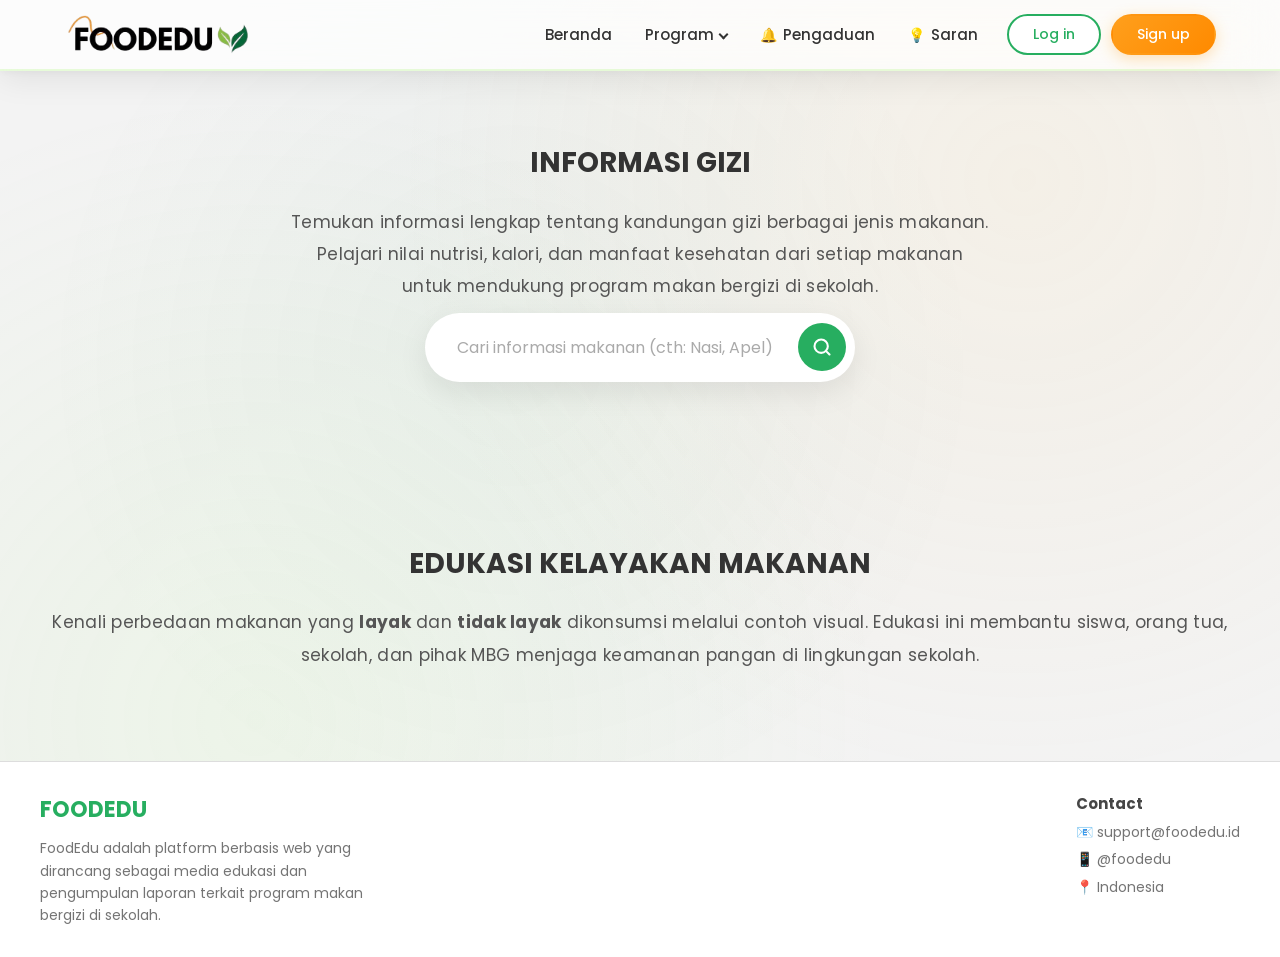
==== commit bb471751: "Add files via upload" ====
--- a/gizi.html
+++ b/gizi.html
@@ -20,40 +20,41 @@
          NAVBAR
     ============================ -->
     <nav class="navbar-gizi">
-
-        <!-- Logo -->
-        <a href="index.html" class="logo">
-            <img src="asset/logo/foodedu.png" alt="FoodEdu">
-        </a>
-
-        <!-- Hamburger -->
-        <div class="hamburger" id="hamburger">
-            <span></span>
-            <span></span>
-            <span></span>
-        </div>
-
-        <!-- Menu -->
-        <div class="nav-menu" id="navMenu">
-            <a href="index.html" class="nav-item">Beranda</a>
-
-            <div class="dropdown">
-                <a class="nav-item dropdown-toggle">
-                    Program <span class="arrow"></span>
-                </a>
-                <div class="dropdown-menu">
-                    <a href="gizi.html#informasi-gizi">Informasi Gizi Seimbang</a>
-                    <a href="gizi.html#kelayakan">Edukasi Kelayakan Makanan</a>
+        <div class="navbar-inner">
+            <!-- Logo -->
+            <a href="index.html" class="logo">
+                <img src="asset/logo/foodedu.png" alt="FoodEdu">
+            </a>
+
+            <!-- Menu -->
+            <div class="nav-menu" id="navMenu">
+                <a href="index.html" class="nav-item">Beranda</a>
+
+                <div class="dropdown">
+                    <a class="nav-item dropdown-toggle">
+                        Program <span class="arrow"></span>
+                    </a>
+                    <div class="dropdown-menu">
+                        <a href="gizi.html#informasi-gizi">Informasi Gizi Seimbang</a>
+                        <a href="gizi.html#kelayakan">Edukasi Kelayakan Makanan</a>
+                    </div>
+                </div>
+
+                <a href="pengaduan.php" class="nav-item pengaduan-link">Pengaduan</a>
+                <a href="saran.php" class="nav-item saran-link">Saran</a>
+
+                <div class="nav-buttons">
+                    <button class="btn-login">Log in</button>
+                    <button class="btn-signup">Sign up</button>
                 </div>
             </div>
 
-            <a href="pengaduan.php" class="nav-item pengaduan-link">Pengaduan</a>
-            <a href="saran.php" class="nav-item saran-link">Saran</a>
-
-            <div class="nav-buttons">
-                <button class="btn-login">Log in</button>
-                <button class="btn-signup">Sign up</button>
-            </div>
+            <!-- Hamburger -->
+            <button class="hamburger" id="hamburger">
+                <span></span>
+                <span></span>
+                <span></span>
+            </button>
         </div>
     </nav>
 
--- a/main.css
+++ b/main.css
@@ -60,28 +60,27 @@
 .navbar-buah,
 .navbar-soup {
     width: 100%;
-    background: rgba(255, 255, 255, 0.85);
-    backdrop-filter: blur(12px);
-    -webkit-backdrop-filter: blur(12px);
+    background: rgba(255, 255, 255, 0.75);
+    backdrop-filter: blur(20px) saturate(180%);
+    -webkit-backdrop-filter: blur(20px) saturate(180%);
     position: sticky;
     top: 0;
-    z-index: 100;
-    box-shadow: 0 4px 18px rgba(0, 0, 0, 0.08);
+    z-index: 1000;
+    box-shadow: 0 8px 32px rgba(0, 0, 0, 0.08), 0 2px 8px rgba(0, 0, 0, 0.04);
     display: flex;
     align-items: center;
     justify-content: space-between;
-    padding: 12px 5%;
-    /* Unified Padding */
-    transition: all 0.3s ease;
-    animation: navDrop 0.55s ease forwards;
-    border-bottom: 2px solid transparent;
-}
-
-/* Specific border for content pages if needed, otherwise remove or keep consistent */
+    padding: 14px 5%;
+    transition: all 0.4s cubic-bezier(0.4, 0, 0.2, 1);
+    animation: navDrop 0.6s cubic-bezier(0.34, 1.56, 0.64, 1) forwards;
+    border-bottom: 1px solid rgba(39, 174, 96, 0.1);
+}
+
+/* Specific border for content pages */
 .navbar-gizi,
 .navbar-buah,
 .navbar-soup {
-    border-bottom: 3px solid #c6f7a3;
+    border-bottom: 2px solid rgba(198, 247, 163, 0.4);
 }
 
 .navbar-container.scrolled,
@@ -89,10 +88,11 @@
 .navbar-gizi.active-scroll,
 .navbar-buah.active-scroll,
 .navbar-soup.active-scroll {
-    background: rgba(255, 255, 255, 0.98);
-    box-shadow: 0 6px 25px rgba(0, 0, 0, 0.12);
-    padding: 8px 5%;
-    /* Unified Scroll Padding */
+    background: rgba(255, 255, 255, 0.95);
+    backdrop-filter: blur(24px) saturate(200%);
+    -webkit-backdrop-filter: blur(24px) saturate(200%);
+    box-shadow: 0 12px 40px rgba(0, 0, 0, 0.12), 0 4px 12px rgba(0, 0, 0, 0.06);
+    padding: 10px 5%;
 }
 
 @keyframes navDrop {
@@ -277,42 +277,52 @@
 
 .dropdown-menu {
     position: absolute;
-    top: 34px;
+    top: 40px;
     left: 0;
-    width: 220px;
-    background: #fff;
-    padding: 10px 0;
-    border-radius: 12px;
-    box-shadow: var(--shadow-medium);
+    width: 240px;
+    background: rgba(255, 255, 255, 0.98);
+    backdrop-filter: blur(20px);
+    -webkit-backdrop-filter: blur(20px);
+    padding: 12px 0;
+    border-radius: 16px;
+    box-shadow: 0 12px 40px rgba(0, 0, 0, 0.12), 0 4px 16px rgba(0, 0, 0, 0.08);
+    border: 1px solid rgba(39, 174, 96, 0.1);
     opacity: 0;
+    visibility: hidden;
     pointer-events: none;
-    transform: translateY(10px);
-    transition: var(--transition);
+    transform: translateY(-12px) scale(0.95);
+    transform-origin: top center;
+    transition: all 0.4s cubic-bezier(0.34, 1.56, 0.64, 1);
     z-index: 999;
 }
 
 .dropdown.open .dropdown-menu {
     opacity: 1;
+    visibility: visible;
     pointer-events: auto;
-    transform: translateY(0);
+    transform: translateY(0) scale(1);
 }
 
 .dropdown-menu a {
     position: relative;
     display: block;
-    padding: 10px 16px;
+    padding: 12px 20px;
     text-decoration: none;
     color: #333;
     font-size: 14px;
-    transition: var(--transition);
+    font-weight: 500;
+    transition: all 0.3s cubic-bezier(0.34, 1.56, 0.64, 1);
     border-bottom: none;
+    border-radius: 8px;
+    margin: 2px 8px;
 }
 
 .dropdown-menu a:hover,
 .dropdown-menu a.active:hover {
-    background: rgba(39, 174, 96, 0.12);
+    background: linear-gradient(135deg, rgba(39, 174, 96, 0.12) 0%, rgba(39, 174, 96, 0.08) 100%);
     color: var(--green);
-    transform: translateX(4px);
+    transform: translateX(6px) scale(1.02);
+    box-shadow: 0 2px 8px rgba(39, 174, 96, 0.15);
 }
 
 .dropdown-menu a.active {
@@ -324,12 +334,12 @@
 .dropdown-menu a.active::after {
     content: "";
     position: absolute;
-    left: 8px;
-    bottom: 8px;
+    left: 12px;
+    bottom: 10px;
     height: 2px;
-    background: var(--green);
+    background: linear-gradient(90deg, var(--green), #2e8b57);
     width: 0;
-    transition: width 0.4s cubic-bezier(0.23, 1, 0.32, 1);
+    transition: width 0.4s cubic-bezier(0.34, 1.56, 0.64, 1);
     display: block;
     border-radius: 2px;
 }
@@ -337,9 +347,7 @@
 /* Show underline on hover */
 .dropdown-menu a:hover::after,
 .dropdown-menu a.active:hover::after {
-    width: calc(100% - 32px);
-    /* Adjusted width calculation */
-    /* Adapting to padding and transform */
+    width: calc(100% - 40px);
 }
 
 
@@ -533,220 +541,362 @@
 }
 
 /* =========================================================
-    HAMBURGER MENU
+    HAMBURGER MENU - MODERN & SMOOTH
 ========================================================= */
 .hamburger {
     display: none;
     flex-direction: column;
-    gap: 4px;
-    cursor: pointer;
+    justify-content: space-around;
+    width: 32px;
+    height: 32px;
     background: none;
     border: none;
-    padding: 8px;
-    z-index: 1001;
+    cursor: pointer;
+    padding: 6px;
+    z-index: 1005;
+    transition: all 0.3s cubic-bezier(0.34, 1.56, 0.64, 1);
+}
+
+.hamburger:hover {
+    transform: scale(1.08);
 }
 
 .hamburger span {
-    width: 26px;
+    display: block;
+    width: 100%;
     height: 3px;
     background: #333;
-    border-radius: 3px;
-    transition: all 0.3s ease;
+    border-radius: 2px;
+    transition: all 0.4s cubic-bezier(0.34, 1.56, 0.64, 1);
     transform-origin: center;
 }
 
+.hamburger span:nth-child(1) {
+    width: 100%;
+}
+
+.hamburger span:nth-child(2) {
+    width: 85%;
+    margin: 0 auto;
+}
+
+.hamburger span:nth-child(3) {
+    width: 100%;
+}
+
 .hamburger.active span:nth-child(1) {
-    transform: translateY(7px) rotate(45deg);
+    transform: rotate(45deg) translate(8px, 8px);
+    width: 100%;
 }
 
 .hamburger.active span:nth-child(2) {
     opacity: 0;
-    transform: scale(0);
+    transform: translateX(-10px);
 }
 
 .hamburger.active span:nth-child(3) {
-    transform: translateY(-7px) rotate(-45deg);
+    transform: rotate(-45deg) translate(7px, -8px);
+    width: 100%;
 }
 
 /* =========================================================
-    MOBILE NAVIGATION
+    MOBILE NAVIGATION - COMPLETELY REDESIGNED
 ========================================================= */
+
+/* Mobile Overlay */
+.mobile-overlay {
+    position: fixed;
+    top: 0;
+    left: 0;
+    width: 100%;
+    height: 100%;
+    background: rgba(0, 0, 0, 0);
+    z-index: 998;
+    pointer-events: none;
+    transition: background-color 0.4s cubic-bezier(0.34, 1.56, 0.64, 1);
+}
+
+.mobile-overlay.active {
+    background: rgba(0, 0, 0, 0.5);
+    pointer-events: auto;
+}
+
+/* Nav Menu Mobile */
+.nav-menu-mobile {
+    position: fixed;
+    top: 0;
+    left: -100%;
+    width: 80%;
+    max-width: 360px;
+    height: 100vh;
+    background: linear-gradient(135deg, rgba(255, 255, 255, 0.98) 0%, rgba(248, 255, 254, 0.98) 100%);
+    backdrop-filter: blur(20px);
+    -webkit-backdrop-filter: blur(20px);
+    flex-direction: column;
+    padding: 80px 0 30px 0;
+    gap: 0;
+    box-shadow: 8px 0 40px rgba(0, 0, 0, 0.15), 4px 0 20px rgba(0, 0, 0, 0.1);
+    transition: left 0.5s cubic-bezier(0.34, 1.56, 0.64, 1), box-shadow 0.3s ease;
+    z-index: 1000;
+    overflow-y: auto;
+    overflow-x: hidden;
+    border-right: 1px solid rgba(39, 174, 96, 0.15);
+}
+
+.nav-menu-mobile.active {
+    left: 0;
+    box-shadow: 12px 0 60px rgba(0, 0, 0, 0.2), 6px 0 30px rgba(0, 0, 0, 0.15);
+}
+
+.nav-menu-mobile a,
+.nav-menu-mobile .dropdown-toggle {
+    display: flex;
+    align-items: center;
+    padding: 16px 25px;
+    color: #333;
+    text-decoration: none;
+    font-size: 15px;
+    font-weight: 500;
+    border-bottom: 1px solid rgba(39, 174, 96, 0.08);
+    transition: all 0.3s cubic-bezier(0.34, 1.56, 0.64, 1);
+    position: relative;
+    cursor: pointer;
+}
+
+.nav-menu-mobile a:hover,
+.nav-menu-mobile .dropdown-toggle:hover {
+    background: rgba(39, 174, 96, 0.08);
+    color: var(--green);
+    padding-left: 30px;
+}
+
+.nav-menu-mobile a::before {
+    content: '';
+    position: absolute;
+    left: 0;
+    top: 0;
+    height: 100%;
+    width: 4px;
+    background: var(--green);
+    transform: scaleY(0);
+    transform-origin: top;
+    transition: transform 0.3s cubic-bezier(0.34, 1.56, 0.64, 1);
+}
+
+.nav-menu-mobile a:hover::before {
+    transform: scaleY(1);
+}
+
+.nav-menu-mobile a.active::before {
+    transform: scaleY(1);
+}
+
+/* Dropdown Toggle Mobile */
+.nav-menu-mobile .dropdown-toggle {
+    justify-content: space-between;
+    background: none;
+    border: none;
+    font-family: "Poppins", sans-serif;
+    padding-right: 25px;
+}
+
+.nav-menu-mobile .arrow {
+    transition: transform 0.4s cubic-bezier(0.34, 1.56, 0.64, 1);
+}
+
+.nav-menu-mobile .dropdown.open .arrow {
+    transform: rotate(-135deg);
+}
+
+/* Dropdown Menu Mobile */
+.nav-menu-mobile .dropdown-menu {
+    position: relative !important;
+    background: rgba(39, 174, 96, 0.05);
+    box-shadow: none !important;
+    opacity: 0;
+    visibility: visible !important;
+    /* Override desktop visibility:hidden */
+    max-height: 0;
+    overflow: hidden;
+    transform: none !important;
+    transition: all 0.4s cubic-bezier(0.34, 1.56, 0.64, 1);
+    padding: 0;
+    width: 100%;
+    top: 0 !important;
+    left: 0 !important;
+    border: none;
+    border-radius: 0;
+    margin: 0;
+}
+
+.nav-menu-mobile .dropdown.open .dropdown-menu {
+    opacity: 1;
+    visibility: visible !important;
+    max-height: 300px;
+    padding: 8px 0;
+}
+
+.nav-menu-mobile .dropdown-menu a {
+    padding: 12px 25px 12px 45px;
+    font-size: 14px;
+    border-bottom: 1px solid rgba(39, 174, 96, 0.05);
+}
+
+.nav-menu-mobile .dropdown-menu a:hover {
+    padding-left: 50px;
+}
+
+/* Flattened Dropdown Items - Direct Links in Mobile */
+.nav-menu-mobile .dropdown-item-flat {
+    background: rgba(39, 174, 96, 0.03);
+    border-left: 3px solid rgba(39, 174, 96, 0.3);
+    font-size: 14px;
+    color: #555;
+}
+
+.nav-menu-mobile .dropdown-item-flat:hover {
+    background: rgba(39, 174, 96, 0.08);
+    border-left-color: var(--green);
+    color: var(--green);
+    padding-left: 40px !important;
+}
+
+.nav-menu-mobile .dropdown-item-flat::before {
+    display: none;
+}
+
+/* Mobile Nav Buttons Section */
+.nav-menu-mobile .nav-buttons {
+    display: flex !important;
+    flex-direction: column;
+    gap: 10px;
+    padding: 20px 15px;
+    margin-top: auto;
+    border-top: 2px solid rgba(39, 174, 96, 0.15);
+    background: linear-gradient(135deg, rgba(39, 174, 96, 0.05) 0%, rgba(39, 174, 96, 0.02) 100%);
+}
+
+.nav-menu-mobile .nav-buttons button {
+    width: 100%;
+    padding: 12px 24px;
+    font-size: 15px;
+    font-weight: 600;
+    border-radius: 12px;
+    cursor: pointer;
+    transition: all 0.3s cubic-bezier(0.34, 1.56, 0.64, 1);
+    border: none;
+}
+
+.nav-menu-mobile .btn-login {
+    background: white;
+    border: 2px solid var(--green) !important;
+    color: var(--green);
+    box-shadow: 0 2px 8px rgba(39, 174, 96, 0.15);
+}
+
+.nav-menu-mobile .btn-login:active {
+    transform: scale(0.98);
+}
+
+.nav-menu-mobile .btn-signup {
+    background: linear-gradient(135deg, var(--accent) 0%, #ff8a00 100%);
+    color: white;
+    box-shadow: 0 4px 12px rgba(255, 159, 28, 0.3);
+}
+
+.nav-menu-mobile .btn-signup:active {
+    transform: scale(0.98);
+}
+
+/* User Profile Mobile */
+.nav-menu-mobile .user-profile {
+    padding: 12px 25px;
+    gap: 8px;
+    background: rgba(39, 174, 96, 0.1);
+    margin: 15px 10px;
+    flex-direction: row;
+    width: auto;
+}
+
+.nav-menu-mobile .user-profile .username {
+    font-size: 13px;
+    max-width: 120px;
+}
+
+.nav-menu-mobile .btn-logout {
+    padding: 6px 12px;
+    font-size: 12px;
+}
+
+/* Nav Menu Desktop - Hide on Mobile */
 @media (max-width: 900px) {
     .hamburger {
         display: flex;
     }
 
+    .navbar-inner {
+        padding: 0 5%;
+    }
+
     .nav-menu {
-        display: none;
-    }
-
-    .nav-menu.show {
-        display: flex;
-        flex-direction: column;
-        position: absolute;
-        top: 70px;
-        right: 40px;
-        background: #fff;
-        padding: 20px;
-        border-radius: 14px;
-        gap: 18px;
-        box-shadow: var(--shadow-medium);
-        width: 200px;
-    }
-
-    .nav-menu.active {
-        position: fixed;
-        top: 0;
-        left: -100%;
-        width: 280px;
-        height: 100vh;
-        background: #fff;
-        flex-direction: column;
-        padding: 80px 25px 30px;
-        gap: 0;
-        box-shadow: 5px 0 15px rgba(0, 0, 0, 0.1);
-        transition: left 0.4s ease;
-        z-index: 999;
-        overflow-y: auto;
-    }
-
-    .nav-menu.active.show {
-        left: 0;
-    }
-
-    .nav-menu.active a {
-        font-size: 16px;
-        padding: 15px 0;
+        display: none !important;
+    }
+
+    .nav-buttons {
+        display: none !important;
+    }
+
+    .user-profile {
+        display: none !important;
+    }
+}
+
+/* Tablet Adjustments */
+@media (max-width: 768px) {
+    .nav-menu-mobile {
+        width: 85%;
+        max-width: 100%;
+    }
+
+    .nav-menu-mobile a,
+    .nav-menu-mobile .dropdown-toggle {
+        padding: 14px 20px;
+    }
+
+    .nav-menu-mobile a:hover {
+        padding-left: 25px;
+    }
+
+    .nav-menu-mobile .dropdown-menu a {
+        padding: 10px 20px 10px 40px;
+    }
+
+    .nav-menu-mobile .dropdown-menu a:hover {
+        padding-left: 45px;
+    }
+}
+
+/* Small Mobile Adjustments */
+@media (max-width: 480px) {
+    .hamburger {
+        width: 28px;
+        height: 28px;
+    }
+
+    .nav-menu-mobile {
         width: 100%;
-        text-align: left;
-        border-bottom: 1px solid rgba(0, 0, 0, 0.1);
-        display: flex;
-        align-items: center;
-        min-height: 50px;
-    }
-
-    .nav-menu.active a::after {
-        display: none;
-    }
-
-    .dropdown-menu {
-        position: relative;
-        opacity: 1;
-        pointer-events: auto;
-        transform: translateY(0);
-        box-shadow: none;
-        background: transparent;
-        padding-left: 10px;
-    }
-
-    .dropdown.open .dropdown-menu {
-        display: block;
-    }
-
-    .nav-menu.active a {
-        font-size: 16px;
-        padding: 15px 0;
-        width: 100%;
-        text-align: left;
-        border-bottom: 1px solid rgba(0, 0, 0, 0.1);
-        display: flex;
-        align-items: center;
-        min-height: 50px;
-    }
-
-    .nav-menu.active a::after {
-        display: none;
-    }
-
-    .dropdown-menu {
-        position: relative;
-        opacity: 1;
-        pointer-events: auto;
-        transform: translateY(0);
-        box-shadow: none;
-        background: transparent;
-        padding-left: 10px;
-    }
-
-    .dropdown.open .dropdown-menu {
-        display: block;
-    }
-
-    /* User Profile Mobile Responsive */
-    .user-profile {
-        flex-direction: column;
-        gap: 8px;
-        padding: 10px;
-        border-radius: 12px;
-        width: 100%;
-    }
-
-    .user-profile .username {
-        width: 100%;
-        max-width: none;
-        justify-content: center;
-        font-size: 13px;
-    }
-
-    .btn-logout {
-        width: 100%;
-        padding: 10px 12px;
-        font-size: 13px;
-    }
-
-    .mobile-overlay {
-        position: fixed;
-        top: 0;
-        left: 0;
-        width: 100%;
-        height: 100%;
-        background: rgba(0, 0, 0, 0.5);
-        z-index: 998;
-        display: none;
-    }
-
-    .mobile-overlay.active {
-        display: block;
-    }
-
-    body.menu-open {
-        overflow: hidden;
-    }
-}
-
-@media (max-width: 850px) {
-    .nav-menu.show {
-        position: absolute;
-        top: 70px;
-        background: #fff;
-        width: 100%;
-        left: 0;
-        padding: 20px 0;
-        flex-direction: column;
-        border-bottom: 3px solid #c6f7a3;
-        box-shadow: 0 5px 10px rgba(0, 0, 0, 0.1);
-        gap: 15px;
-    }
-
-    .nav-buttons {
-        margin-top: 10px;
-        justify-content: center;
-    }
-
-    /* Responsive user profile untuk tablet */
-    .user-profile {
-        padding: 8px 10px;
-        gap: 10px;
-    }
-
-    .user-profile .username {
-        font-size: 13px;
-        max-width: 90px;
-    }
-
-    .btn-logout {
-        padding: 5px 12px;
-        font-size: 11px;
+        max-width: 100%;
+    }
+
+    .nav-menu-mobile a,
+    .nav-menu-mobile .dropdown-toggle {
+        padding: 12px 18px;
+        font-size: 14px;
+    }
+
+    .nav-menu-mobile .user-profile {
+        margin: 10px 8px;
+        padding: 10px 18px;
     }
 }
 
